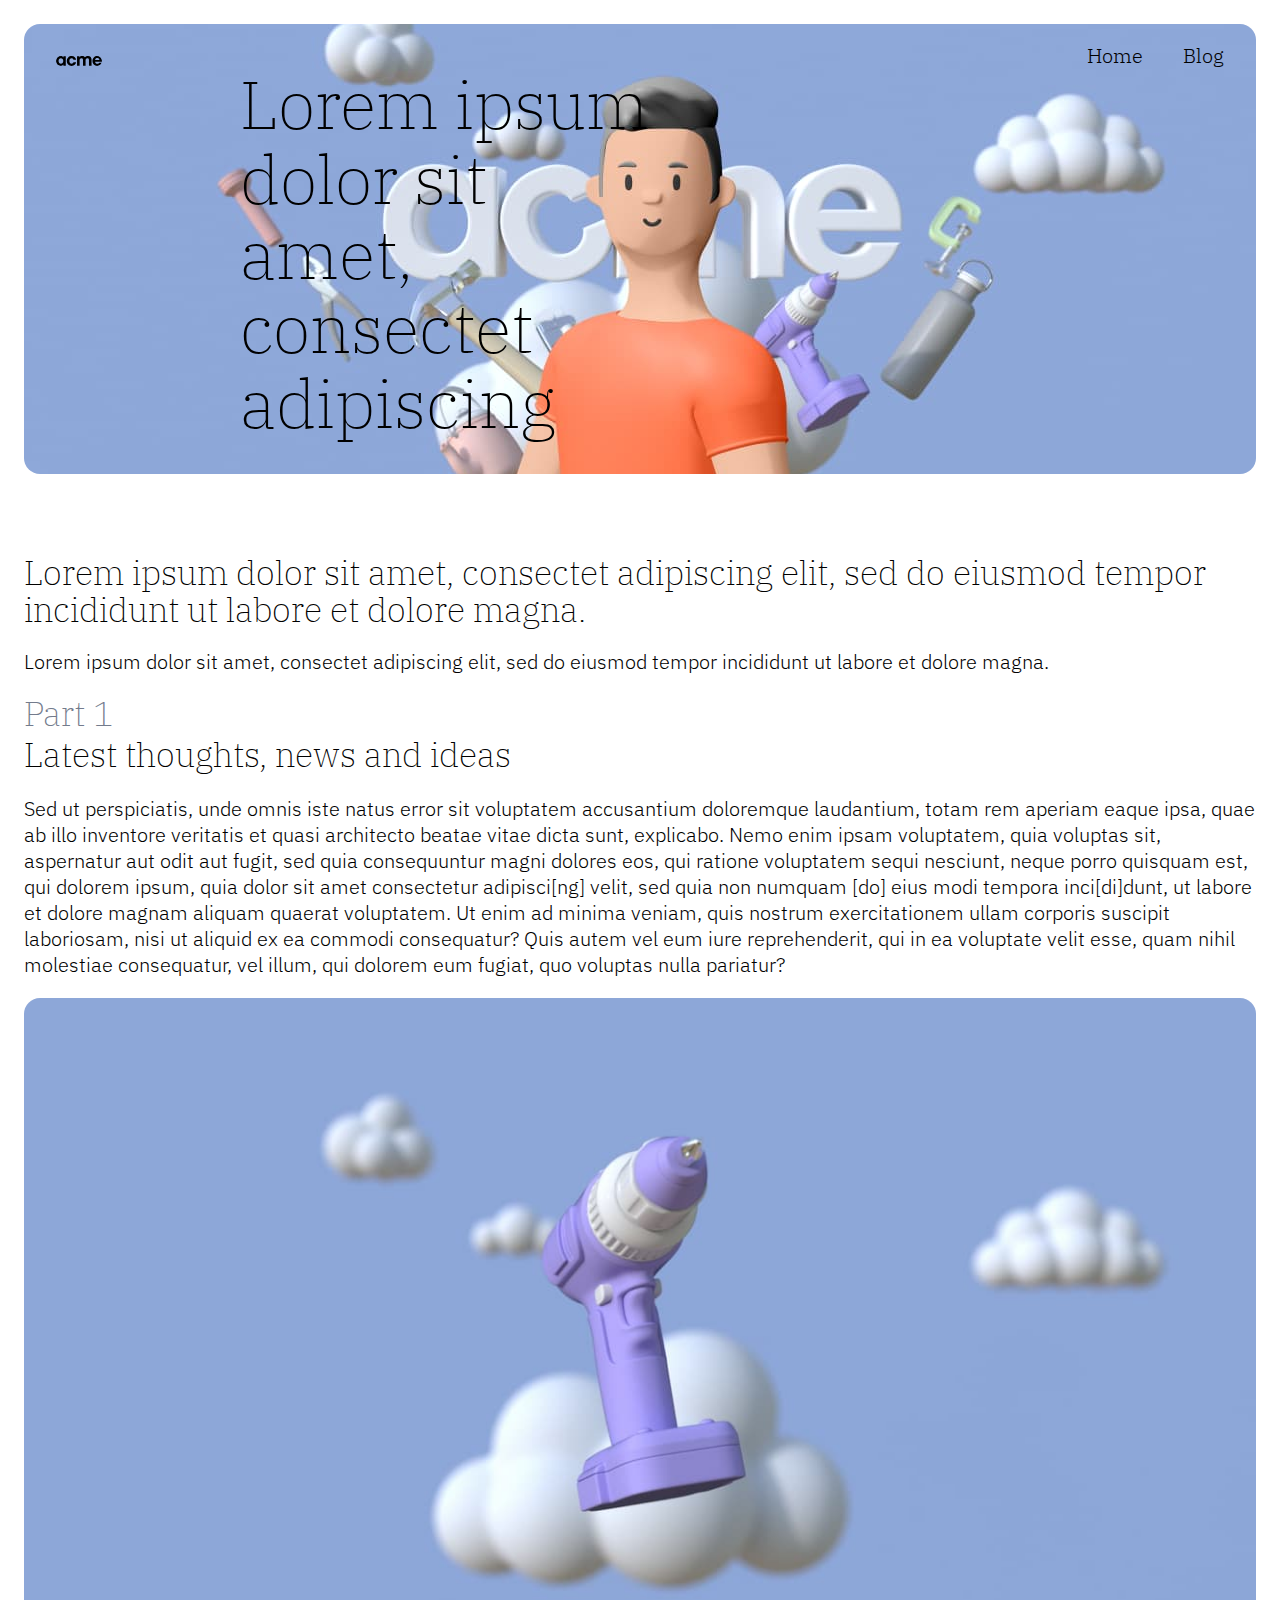
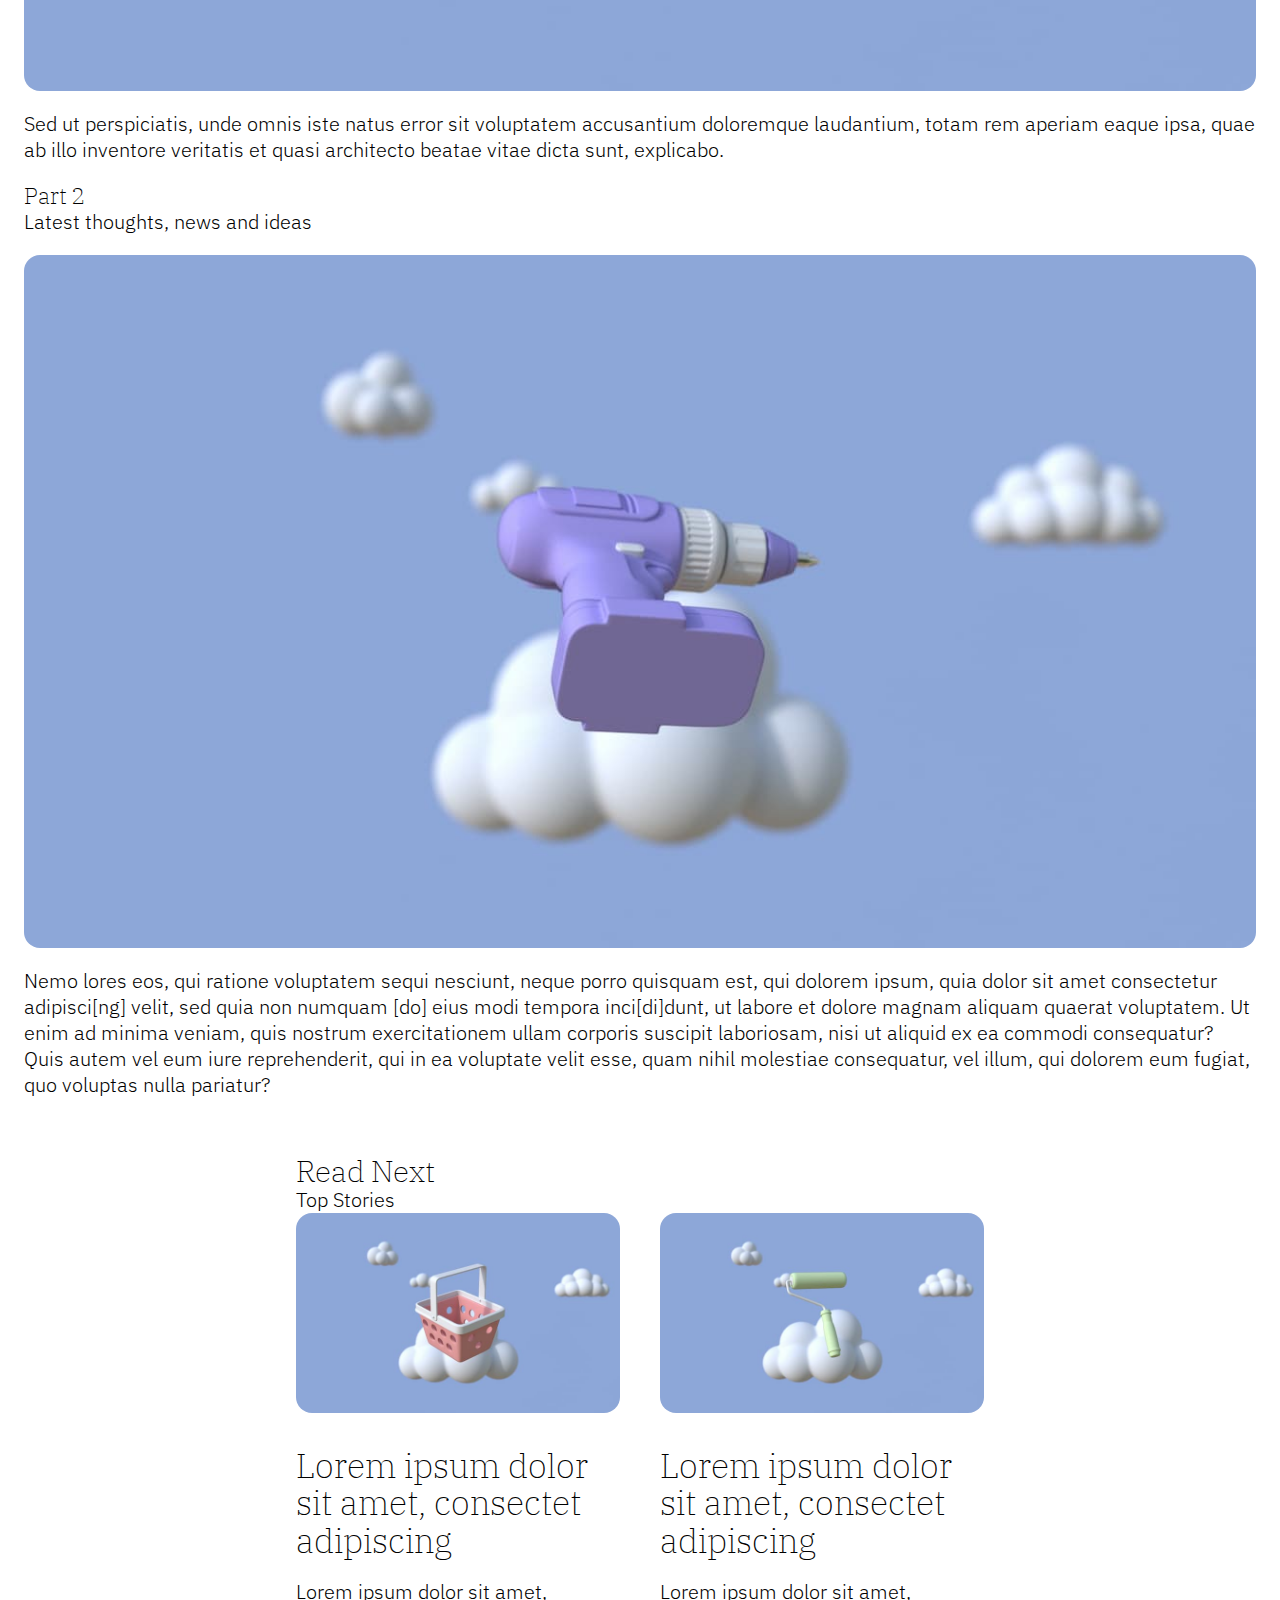
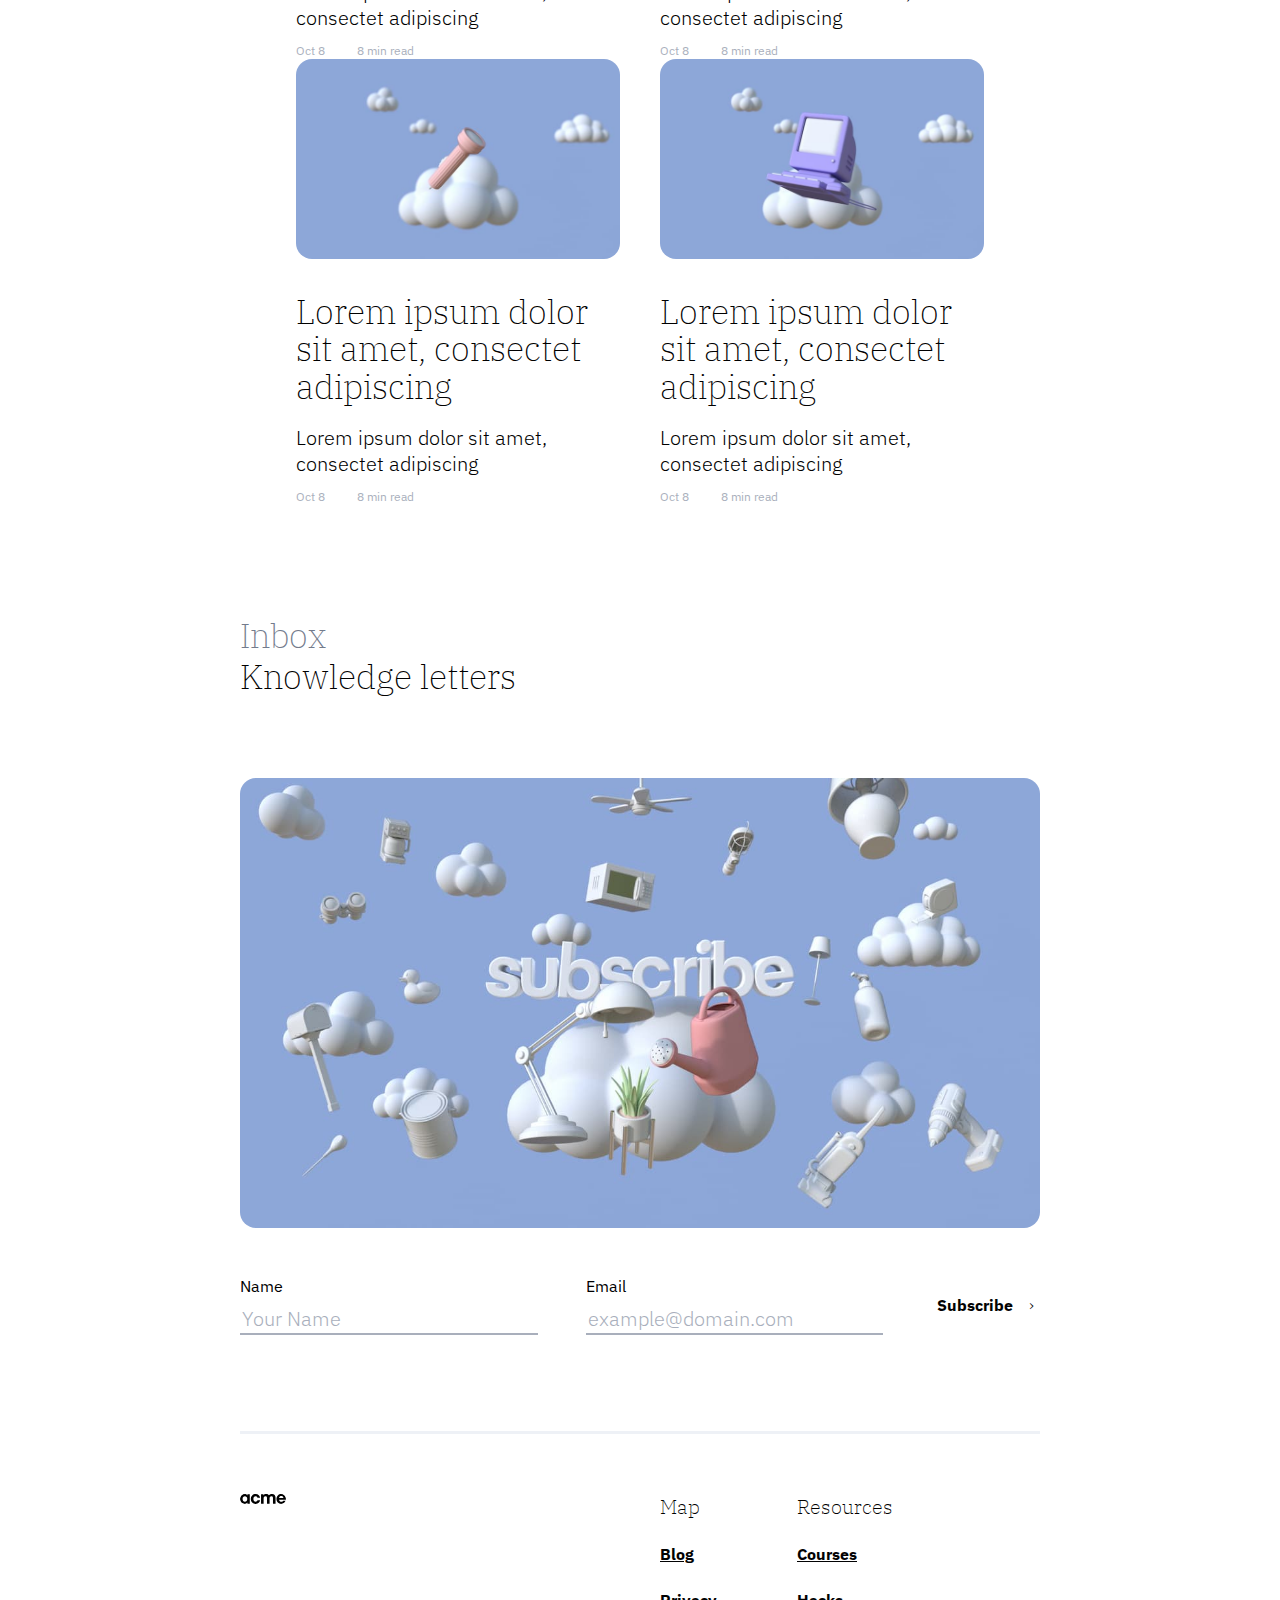
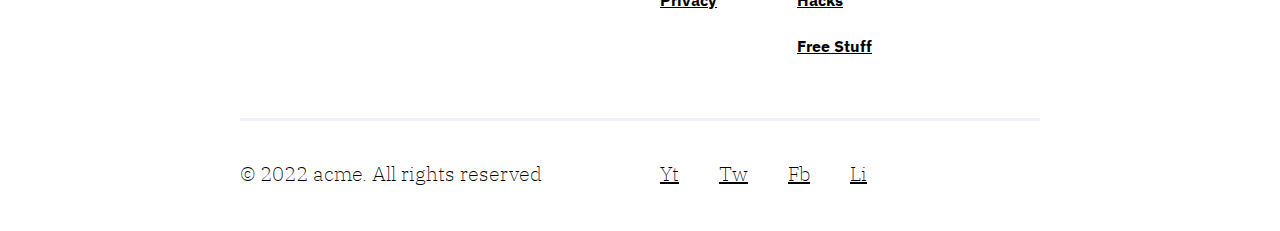
==== article.html @ c7808245 "markup for articles page" ====
<!DOCTYPE html>
<html lang="en">
  <head>
    <meta charset="UTF-8" />
    <meta name="viewport" content="width=device-width, initial-scale=1.0" />
    <title>CSS Final Project</title>
    <link
      href="https://fonts.googleapis.com/css2?family=IBM+Plex+Sans:wght@300;400;600&family=IBM+Plex+Serif:wght@200&display=swap"
      rel="stylesheet"
    />

    <link rel="stylesheet" href="style.css" />
  </head>

  <body class="page-home">
    <header class="primary-header">
      <div class="primary-header__inner">
        <a href="index.html" aria-label="acme home page">
          <img src="img/logo.svg" alt="" class="logo" />
        </a>
        <nav class="primary-nav">
          <ul class="primary-nav__list">
            <li><a href="index.html">Home</a></li>
            <li><a href="blog.html">Blog</a></li>
          </ul>
        </nav>
      </div>
      <div class="wrapper">
        <h1 class="page-title">
          Lorem ipsum dolor sit amet, consectet adipiscing
        </h1>
      </div>
    </header>

    <article class="xl-spacer article-full flow-content">
      <header class="flow-content">
        <h2 class="section-subtitle">
          Lorem ipsum dolor sit amet, consectet adipiscing elit, sed do eiusmod
          tempor incididunt ut labore et dolore magna.
        </h2>
        <p>
          Lorem ipsum dolor sit amet, consectet adipiscing elit, sed do eiusmod
          tempor incididunt ut labore et dolore magna.
        </p>
      </header>
      <div>
        <h3 class="section-title">Part 1</h3>
        <p class="section-subtitle">Latest thoughts, news and ideas</p>
      </div>
      <p>
        Sed ut perspiciatis, unde omnis iste natus error sit voluptatem
        accusantium doloremque laudantium, totam rem aperiam eaque ipsa, quae ab
        illo inventore veritatis et quasi architecto beatae vitae dicta sunt,
        explicabo. Nemo enim ipsam voluptatem, quia voluptas sit, aspernatur aut
        odit aut fugit, sed quia consequuntur magni dolores eos, qui ratione
        voluptatem sequi nesciunt, neque porro quisquam est, qui dolorem ipsum,
        quia dolor sit amet consectetur adipisci[ng] velit, sed quia non numquam
        [do] eius modi tempora inci[di]dunt, ut labore et dolore magnam aliquam
        quaerat voluptatem. Ut enim ad minima veniam, quis nostrum
        exercitationem ullam corporis suscipit laboriosam, nisi ut aliquid ex ea
        commodi consequatur? Quis autem vel eum iure reprehenderit, qui in ea
        voluptate velit esse, quam nihil molestiae consequatur, vel illum, qui
        dolorem eum fugiat, quo voluptas nulla pariatur?
      </p>
      <img src="img/article-1.jpg" alt="" />
      <p>
        Sed ut perspiciatis, unde omnis iste natus error sit voluptatem
        accusantium doloremque laudantium, totam rem aperiam eaque ipsa, quae ab
        illo inventore veritatis et quasi architecto beatae vitae dicta sunt,
        explicabo.
      </p>

      <div>
        <h3>Part 2</h3>
        <p>Latest thoughts, news and ideas</p>
      </div>
      <img src="img/article-2.jpg" alt="" />
      <p>
        Nemo lores eos, qui ratione voluptatem sequi nesciunt, neque porro
        quisquam est, qui dolorem ipsum, quia dolor sit amet consectetur
        adipisci[ng] velit, sed quia non numquam [do] eius modi tempora
        inci[di]dunt, ut labore et dolore magnam aliquam quaerat voluptatem. Ut
        enim ad minima veniam, quis nostrum exercitationem ullam corporis
        suscipit laboriosam, nisi ut aliquid ex ea commodi consequatur? Quis
        autem vel eum iure reprehenderit, qui in ea voluptate velit esse, quam
        nihil molestiae consequatur, vel illum, qui dolorem eum fugiat, quo
        voluptas nulla pariatur?
      </p>
    </article>

    <section class="wrapper">
      <header>
        <h2>Read Next</h2>
        <p>Top Stories</p>
      </header>
      <div class="flex-split">
        <article class="article-preview flow-content">
          <img src="img/blog-7.jpg" alt="electric drill" />
          <h3>Lorem ipsum dolor sit amet, consectet adipiscing</h3>
          <p>Lorem ipsum dolor sit amet, consectet adipiscing</p>
          <div class="info">
            <time datetime="2020-10-08">Oct 8</time>
            <p>8 min read</p>
          </div>
        </article>
        <article class="article-preview flow-content">
          <img src="img/blog-8.jpg" alt="electric drill" />
          <h3>Lorem ipsum dolor sit amet, consectet adipiscing</h3>
          <p>Lorem ipsum dolor sit amet, consectet adipiscing</p>
          <div class="info">
            <time datetime="2020-10-08">Oct 8</time>
            <p>8 min read</p>
          </div>
        </article>
      </div>
      <div class="flex-split">
        <article class="article-preview flow-content">
          <img src="img/blog-5.jpg" alt="electric drill" />
          <h3>Lorem ipsum dolor sit amet, consectet adipiscing</h3>
          <p>Lorem ipsum dolor sit amet, consectet adipiscing</p>
          <div class="info">
            <time datetime="2020-10-08">Oct 8</time>
            <p>8 min read</p>
          </div>
        </article>
        <article class="article-preview flow-content">
          <img src="img/blog-6.jpg" alt="electric drill" />
          <h3>Lorem ipsum dolor sit amet, consectet adipiscing</h3>
          <p>Lorem ipsum dolor sit amet, consectet adipiscing</p>
          <div class="info">
            <time datetime="2020-10-08">Oct 8</time>
            <p>8 min read</p>
          </div>
        </article>
      </div>
    </section>

    <section class="cta">
      <div class="wrapper">
        <header>
          <h2 class="section-title">Inbox</h2>
          <p class="section-subtitle">Knowledge letters</p>
        </header>
        <img class="xl-spacer" src="img/newsletter.jpg" alt="" />

        <form action="" method="post" class="newsletter">
          <div>
            <label for="name">Name</label>
            <input type="text" id="name" placeholder="Your Name" name="name" />
          </div>
          <div>
            <label for="email">Email</label>
            <input
              type="email"
              id="email"
              name="email"
              placeholder="example@domain.com"
            />
          </div>
          <button class="btn" type="submit">Subscribe</button>
        </form>
      </div>
    </section>

    <footer class="primary-footer">
      <div class="wrapper">
        <div class="primary-footer__inner flex-split">
          <a href="index.html" aria-label="acme home page"
            ><img src="img/logo.svg" alt=""
          /></a>
          <div class="footer-nav">
            <dl class="flow-content">
              <dt class="text-serif">Map</dt>
              <dd><a href="blog.html">Blog</a></dd>
              <dd><a href="#">Privacy</a></dd>
            </dl>
            <dl class="flow-content">
              <dt class="text-serif">Resources</dt>
              <dd><a href="#">Courses</a></dd>
              <dd><a href="#">Hacks</a></dd>
              <dd><a href="#">Free Stuff</a></dd>
            </dl>
          </div>
        </div>
        <div class="flex-split text-serif">
          <p class="copyright">© 2022 acme. All rights reserved</p>
          <ul class="footer-social">
            <li><a href="#">Yt</a></li>
            <li><a href="#">Tw</a></li>
            <li><a href="#">Fb</a></li>
            <li><a href="#">Li</a></li>
          </ul>
        </div>
      </div>
    </footer>
  </body>
</html>
---- style.css ----
/* CSS CUSTOM PROPERTIES */
:root {
    --ff-sans: "IBM Plex Sans", sans-serif;
    --ff-serif: "IBM Plex Serif", serif;

    /* small screen font-sizes */
    --fs-200: .75rem; /* all small text */
    --fs-300: 1rem;  /* links and buttons */
    --fs-400: 1.25rem;  /* body */
    --fs-500: 1.375rem;  /* card titles */
    --fs-600: 1.75rem;  /* section titles and sub */
    --fs-800: 2.125rem;  /* primary title */

    --fw-200: 200;
    --fw-300: 300;
    --fw-400: 400;
    --fw-600: 600;
    --fw-700: 700;

    --clr-neutral-100: #fff;
    --clr-neutral-200: #eef1f6;
    --clr-neutral-300: #a9afbc;
    --clr-neutral-400: #737b8c;
    --clr-neutral-500: #434956;
    --clr-neutral-800: #020203;

    --clr-primary-300: #f3f7ff; /* bg */
    --clr-primary-400: #8ea8da; /* link and button hovers */

    --borderRad: 1rem;
}

@media (min-width: 40em) {
    :root {
        --fs-500: 1.75rem; /* card titles */
        --fs-600: 2.125rem; /* titles and subs */
        --fs-800: 4.25rem; /* priamry title */
    }
}

/* RESET */

*,
*::before,
*::after {
    box-sizing: border-box;
}

h1,
.h1,
h2,
.h2,
h3,
.h3,
h4,
.h4 {
    line-height: 1.1;
}

body,
h1,
h2,
h3,
p,
dl,
dd,
figure {
    margin: 0;
}

ul[class],
ol[class] {
    list-style: none;
    padding: 0;
}

input,
button,
textarea,
select {
    font: inherit;
}

img {
    max-width: 100%;
    /* height: 100%; */
    display: block;
    border-radius: var(--borderRad);
}

/* GENERAL STYLES */

body {
    font-family: var(--ff-sans);
    font-size: var(--fs-400);
    font-weight: var(--fw-300);
    padding: 1.5rem;
    line-height: 1.3;
}

/* TYPOGRAPHY */

h1,
h2,
h3,
.section-subtitle,
.text-serif {
    font-family: var(--ff-serif);
    font-weight: var(--fw-200);
}

a {
    font-weight: var(--fw-700);
    font-weight: var(--fs-300);
    color: var(--clr-neutral-800);
}

a:hover,
a:focus {
    color: var(--clr-primary-400);
}

.text-500 {
    font-size: var(--fs-500);
}

.page-title {
    font-size: var(--fs-800);
}

.page-intro {
    font-size: var(--fs-600);
}

.section-title {
    font-size: var(--fs-600);
    color: var(--clr-neutral-400);
    
}

.section-subtitle {
    font-size: var(--fs-600);
}

/* UTILITY CLASSES */

.bg-primary {
    background-color: var(--clr-primary-300);
    border-radius: var(--borderRad);
    padding-left: 1rem;
    padding-right: 1rem;
}

.wrapper {
    max-width: 50rem;
    margin: 0 auto;
}

.flow-content > * + * {
    margin-top: var(--flow-spacer, 1em);
}

.flex-split {
    display: flex;
    flex-direction: column;
}

.flex-split > * + * {
    margin: 4rem 0 0 0;
}

.flex-split > * {
    flex-basis: 100%;
}

@media (min-width: 40em) {
    .flex-split {
        flex-direction: row;
    }

    .flex-split > * + * {
        margin: 0 0 0 2.5rem;
    }
}

.xl-spacer {
    margin-top: 5rem;
}



/* HEADER & NAVIGATION */

.primary-header {
  padding: 2rem;
  min-height: 50vh;
  background-color: var(--clr-primary-400);
  background-size: cover;
  border-radius: var(--borderRad);
  display: flex;
  flex-direction: column;
}

.primary-header .wrapper {
    width: 100%;
    margin-top: auto;
    margin-bottom: auto;
} 

.primary-header .wrapper > * {
    max-width: 10ch;
}

.page-home .primary-header {
    background-image: url(img/hero.jpg);
    background-position: center center;
    background-repeat: no-repeat;
}

.page-blog .primary-header {
    background-image: url(img/blog.jpg);
    background-position: left center;
}

.primary-nav {
    position: fixed;
    bottom: 0.5em;
    left: 0.5em;
    right: 0.5em;
    border-radius: var(--borderRad);
    background: var(--clr-neutral-800);
    font-family: var(--ff-serif);
}

.primary-nav ul {
    display: flex;
    justify-content: space-around;
    margin: 0;
    padding: 1em 0;
}

.primary-nav li {
    line-height: 0;
}

.primary-nav a {
    color: var(--clr-neutral-200);
    text-decoration: none;
}

@media (min-width: 40em) {
    .primary-nav {
        position: static;
        background: transparent;
    }

    .primary-nav a {
        color: inherit;
        text-decoration: none;
    }

    .primary-header__inner {
        display: flex;
        justify-content: space-between;
    }

    .primary-nav ul {
        padding: 0;
    }

    .primary-nav li {
        margin-left: 2em;
    }
}

.secondary-nav {
    display: flex;
    align-items: center;
    margin: 2rem 0;
}

.secondary-nav > a:last-child {
    margin-left: auto;
}

.categories {
    display: flex;
    margin: 0;
    gap: 2rem;
}

.categories button {
    cursor: pointer;
    font-size: var(--fs-200);
    text-transform: uppercase;
    background: transparent;
    border: 0;
}

/* COMPONENTS */

.btn {
    display: inline-block;
    cursor: pointer;
    border: 0;
    background: none;
    font-weight: var(--fw-700);
    font-size: var(--fs-300);
    font-family: var(--ff-sans);
    text-decoration: none;
    color: var(--clr-neutral-800);
}

.btn::after {
    content: "\203A";
    margin-left: 1em;
    font-weight: var(--fw-300);
}

.btn:hover,
.btn:focus {
    color: var(--clr-primary-400);
}

/* GENERAL LAYOUT */

section {
    padding: 2.5rem 0;
}

@media (min-width: 40em) {
    section {
        padding: 3.5rem;
    }
}

/* ARTICLES */

.article-preview h3 {
    font-size: var(--fs-600);
    font-weight: var(--fw-200);
}

.article-preview img {
    object-fit: cover;
    height: 12.5rem;
    width: 100%;
}

.article-preview .info {
    display: flex;
    font-weight: var(--fw-400);
    font-size: var(--fs-200);
    color: var(--clr-neutral-300);
}

 .article-preview .info > *:first-child {
    margin-right: 2rem;
} 

.article-time {
    font-size: var(--fs-200);
    color: var(--clr-neutral-400);
}

/* CTA */

.cta form {
    display: flex;
    flex-direction: column;
    gap: 3rem;
    margin-top: 3rem;
}

.cta form > div {
    flex: 1 1 100%;
}

.cta input {
    width: 100%;
    border: 0;
    border-bottom: 2px solid var(--clr-neutral-300);
}

.cta input:focus {
    border-color: var(--clr-primary-400);
    border-width: 4px;
}

.cta input::placeholder {
    color: var(--clr-neutral-300);
    opacity: 1;
}

.cta label {
    display: block;
    margin-bottom: 0.5em;
    font-size: var(--fs-300);
    font-weight: var(--fw-400);
}

.cta button {
    align-self: flex-start;
}

@media (min-width: 40em) {
    .cta form {
        flex-direction: row;
    }

    .cta button {
        align-self: center;
    }
}

/* FOOTER */

footer {
    padding-bottom: 1em;
}

.primary-footer__inner {
    --border: 3px solid var(--clr-neutral-200);
    border-top: var(--border);
    border-bottom: var(--border);
    padding: 3em 0;
    margin: 2em 0;
}

.footer-nav {
    display: flex;
}

.footer-nav > *:first-child {
    margin-right: 4em;
}

.footer-nav a {
    font-weight: var(--fw-700);
    font-size: var(--fs-300);
    color: var(--clr-neutral-800);
}

.footer-nav a:hover,
.footer-nav a:focus {
    color: var(--clr-primary-400);
    text-decoration: none;
}

.footer-social {
    display: flex;
    gap: 2em;
}

.footer-social a {
    font-weight: var(--fw-200);
}

/* HOMEPAGE STYLES */

.intro {
    --flow-spacer: 2em;
}

/* BLOG PAGE STYLES */

.article-grid {
    display: grid;
    grid-template-columns: repeat(6, 1fr);
    gap: 3em 2em;
}

.article-grid > * {
    grid-column: 1 / -1;
}

.article-preview:hover,
.article-preview:focus {
    cursor: pointer;
    box-shadow: rgba(0, 0, 0, 0.35) 0px 5px 15px;
    padding: .5rem;
    border-radius: var(--borderRad);
    transition: all 350ms ease-in-out;
}

@media (min-width: 30em) {
    .article-grid > *:not(:first-child) {
        grid-column: span 3;
    }
}

@media (min-width: 40em) {
    .article-grid > *:not(:first-child) {
        grid-column: 1 / -1;
    }

    .article-grid > .article-preview:first-child {
        display: grid;
        grid-template-columns: 1fr 1fr;
        grid-template-rows: 1fr min-content 1fr;
        gap: 1em 2em;
    }

    .article-grid > .article-preview:first-child img {
        grid-row: span 3;
        height: 17.5rem;
    }

    .article-grid > .article-preview:first-child > h3 {
        margin-top: 2rem;
    }

    .article-grid > .article-preview:first-child > .info {
        margin-bottom: auto;
    }

    .article-grid > *:nth-child(2),
    .article-grid > *:nth-child(3) {
        grid-column: span 3;
    }

    .article-grid > *:nth-child(4),
    .article-grid > *:nth-child(5),
    .article-grid > *:nth-child(6) {
        grid-column: span 2;
    }

    .article-grid > *:nth-child(7),
    .article-grid > *:nth-child(8) {
        grid-column: span 3;
    }
}
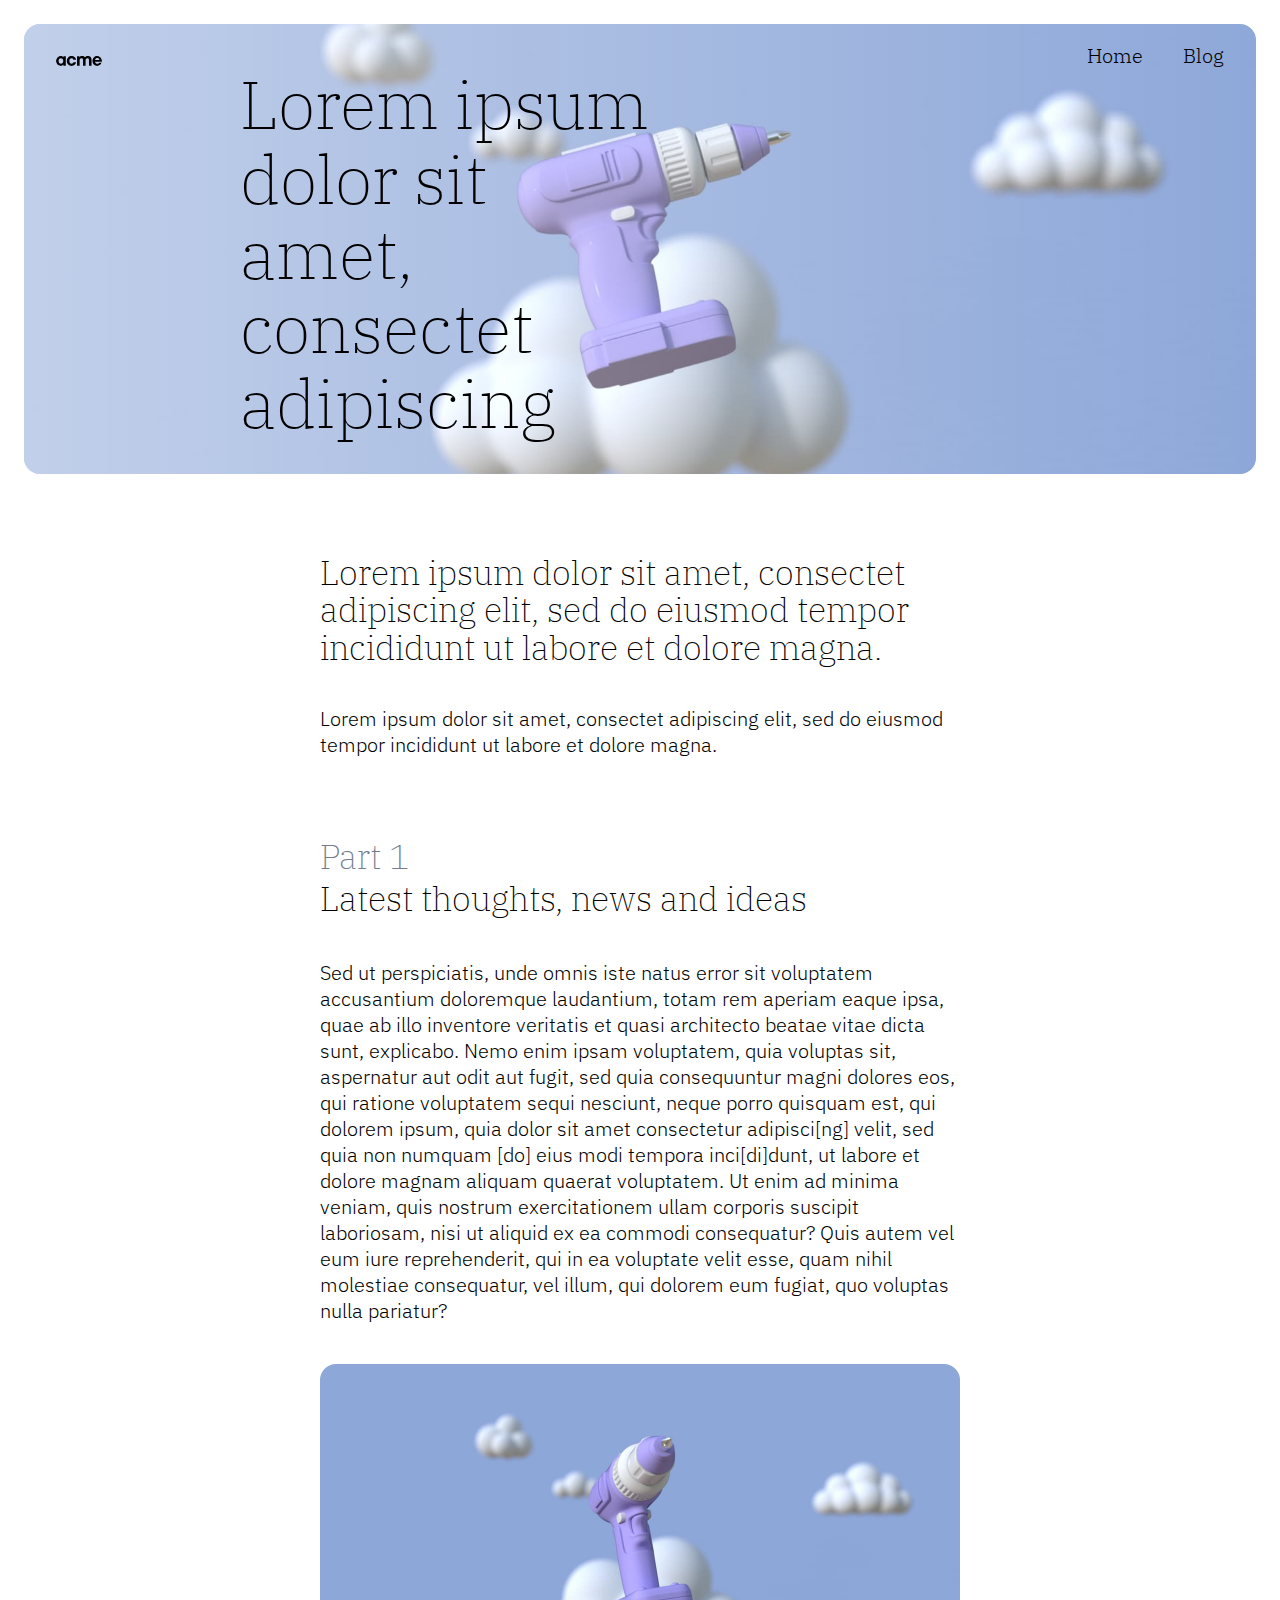
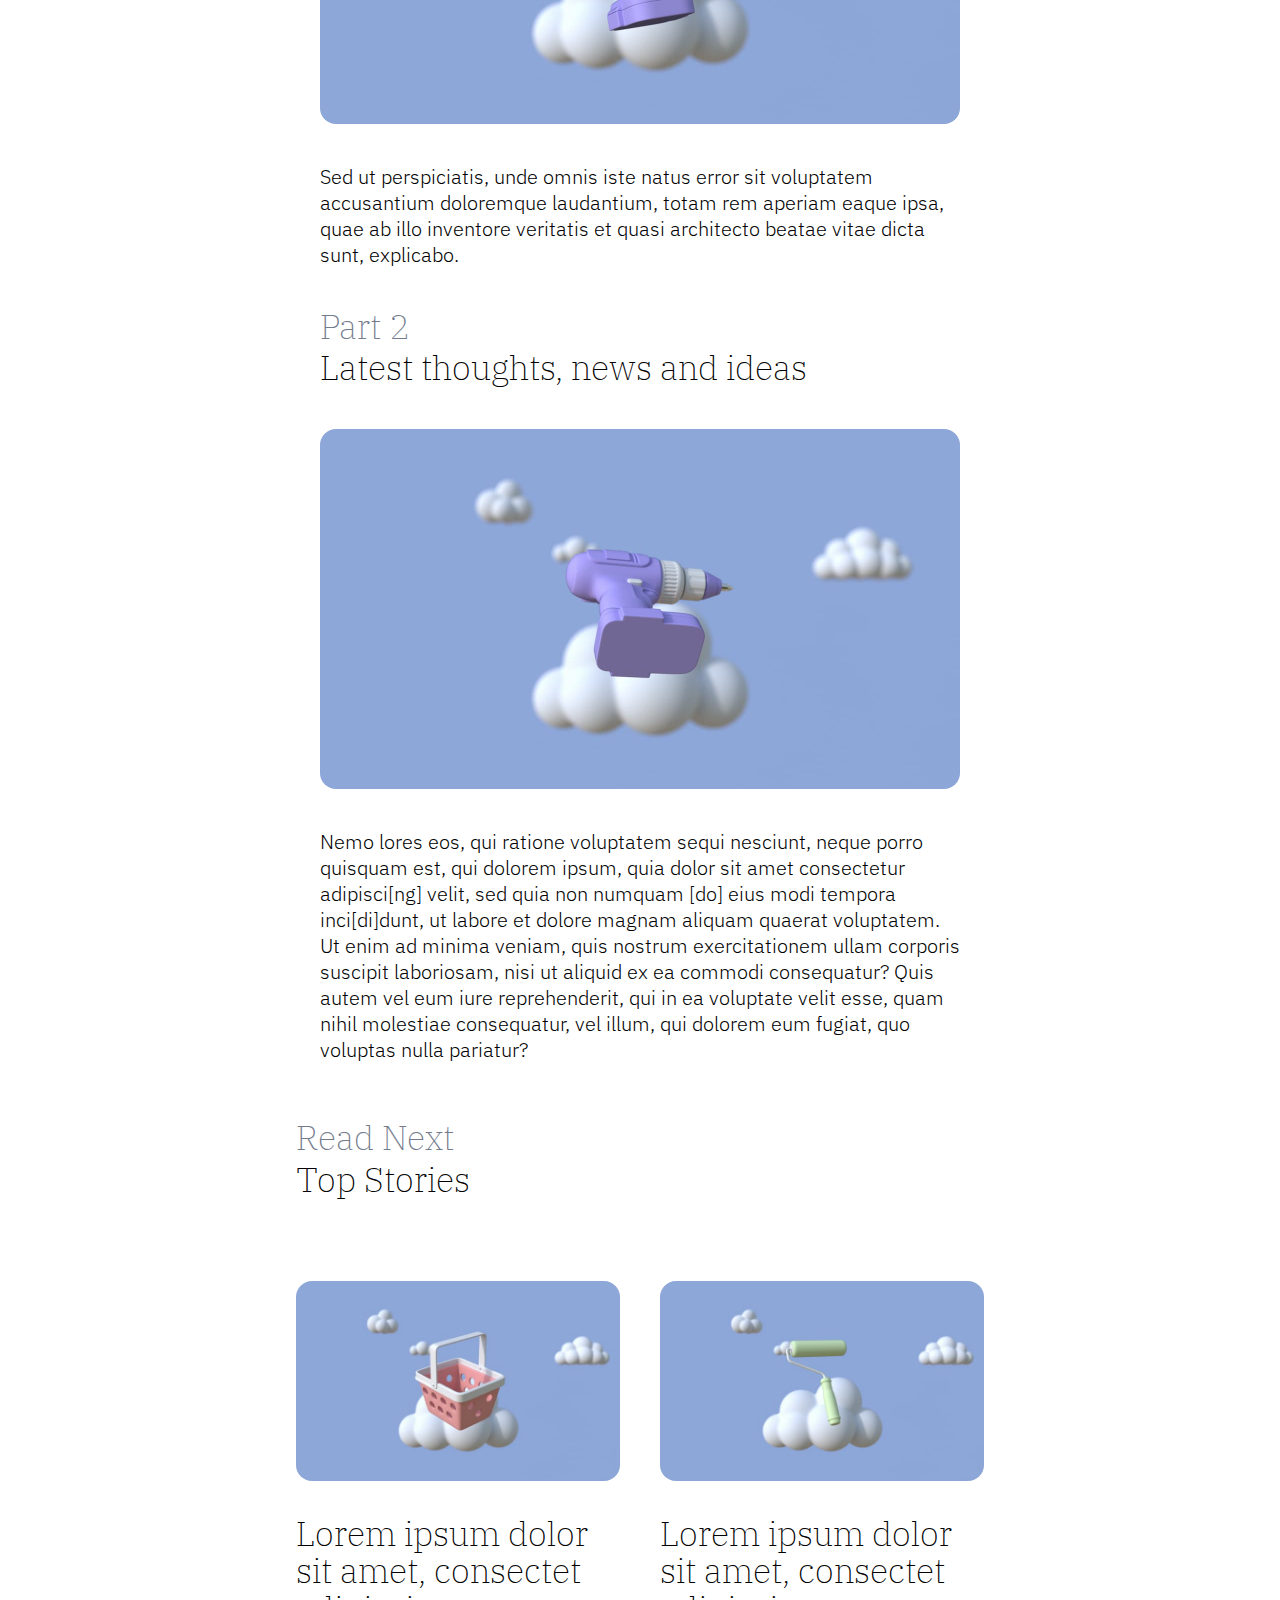
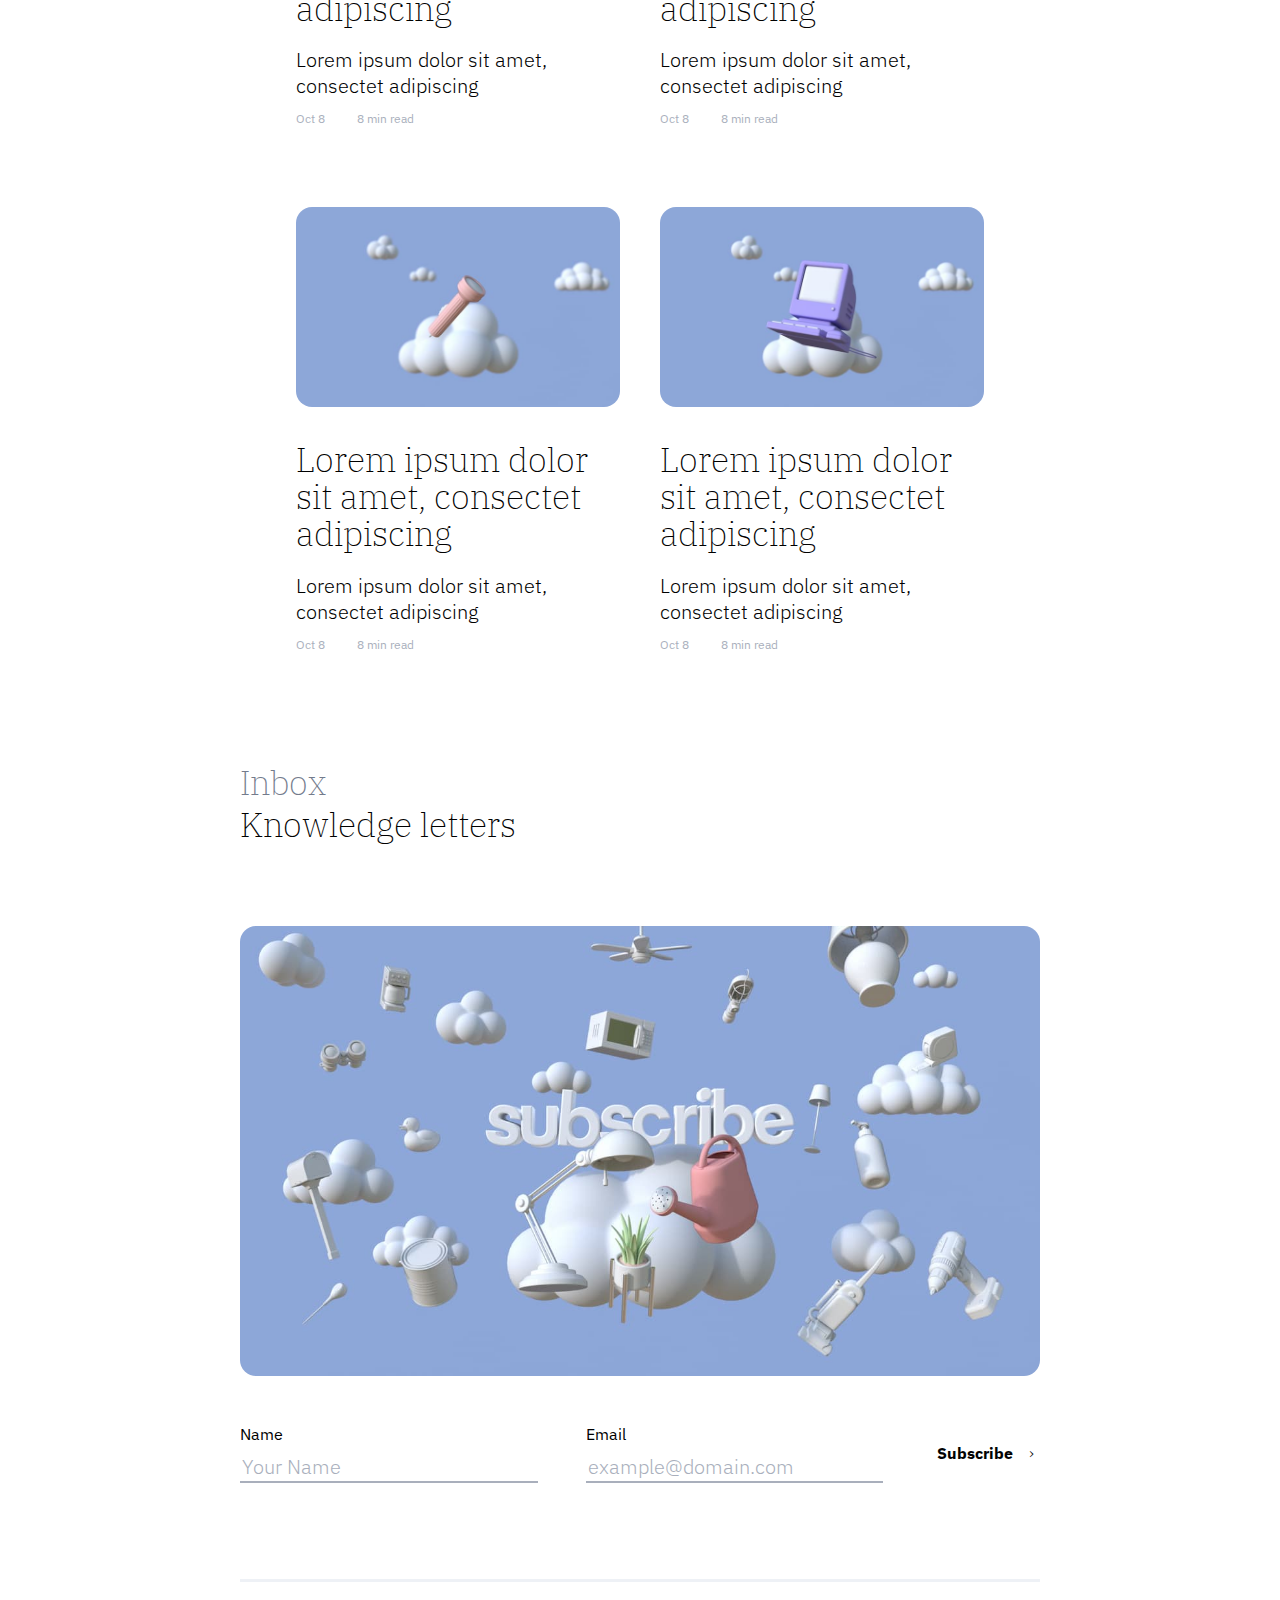
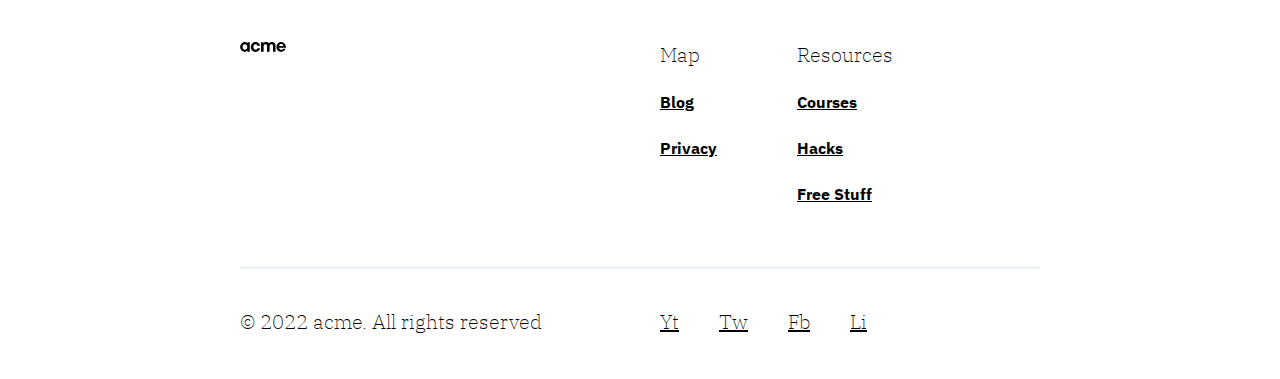
==== commit d3183484: "style articles page" ====
--- a/article.html
+++ b/article.html
@@ -12,7 +12,7 @@
     <link rel="stylesheet" href="style.css" />
   </head>
 
-  <body class="page-home">
+  <body class="page-article">
     <header class="primary-header">
       <div class="primary-header__inner">
         <a href="index.html" aria-label="acme home page">
@@ -43,9 +43,11 @@
           tempor incididunt ut labore et dolore magna.
         </p>
       </header>
-      <div>
+      <div class="xl-spacer">
         <h3 class="section-title">Part 1</h3>
-        <p class="section-subtitle">Latest thoughts, news and ideas</p>
+        <p class="section-subtitle flow-content">
+          Latest thoughts, news and ideas
+        </p>
       </div>
       <p>
         Sed ut perspiciatis, unde omnis iste natus error sit voluptatem
@@ -71,8 +73,8 @@
       </p>
 
       <div>
-        <h3>Part 2</h3>
-        <p>Latest thoughts, news and ideas</p>
+        <h3 class="section-title">Part 2</h3>
+        <p class="section-subtitle">Latest thoughts, news and ideas</p>
       </div>
       <img src="img/article-2.jpg" alt="" />
       <p>
@@ -90,10 +92,10 @@
 
     <section class="wrapper">
       <header>
-        <h2>Read Next</h2>
-        <p>Top Stories</p>
+        <h2 class="section-title">Read Next</h2>
+        <p class="section-subtitle">Top Stories</p>
       </header>
-      <div class="flex-split">
+      <div class="flex-split xl-spacer">
         <article class="article-preview flow-content">
           <img src="img/blog-7.jpg" alt="electric drill" />
           <h3>Lorem ipsum dolor sit amet, consectet adipiscing</h3>
@@ -113,7 +115,7 @@
           </div>
         </article>
       </div>
-      <div class="flex-split">
+      <div class="flex-split xl-spacer">
         <article class="article-preview flow-content">
           <img src="img/blog-5.jpg" alt="electric drill" />
           <h3>Lorem ipsum dolor sit amet, consectet adipiscing</h3>
--- a/style.css
+++ b/style.css
@@ -220,6 +220,29 @@
 .page-blog .primary-header {
     background-image: url(img/blog.jpg);
     background-position: left center;
+}
+
+.page-article .primary-header {
+    background-image: url(img/article.jpg);
+    background-position: left center;
+    position: relative;
+    overflow: hidden;
+    z-index: 0;
+}
+
+.page-article .primary-header::after {
+    content: "";
+    position: absolute;
+    top: 0;
+    bottom: 0;
+    left: 0;
+    right: 0;
+    background: linear-gradient(
+        90deg,
+        rgba(255, 255, 255, 0.45),
+        rgba(255, 255, 255, 0)
+    );
+    z-index: -1;
 }
 
 .primary-nav {
@@ -529,4 +552,13 @@
     .article-grid > *:nth-child(8) {
         grid-column: span 3;
     }
+}
+
+/* ARTICLES PAGE */
+
+.article-full {
+    --flow-spacer: 2em;
+    max-width: 40rem;
+    margin-left: auto;
+    margin-right: auto;
 }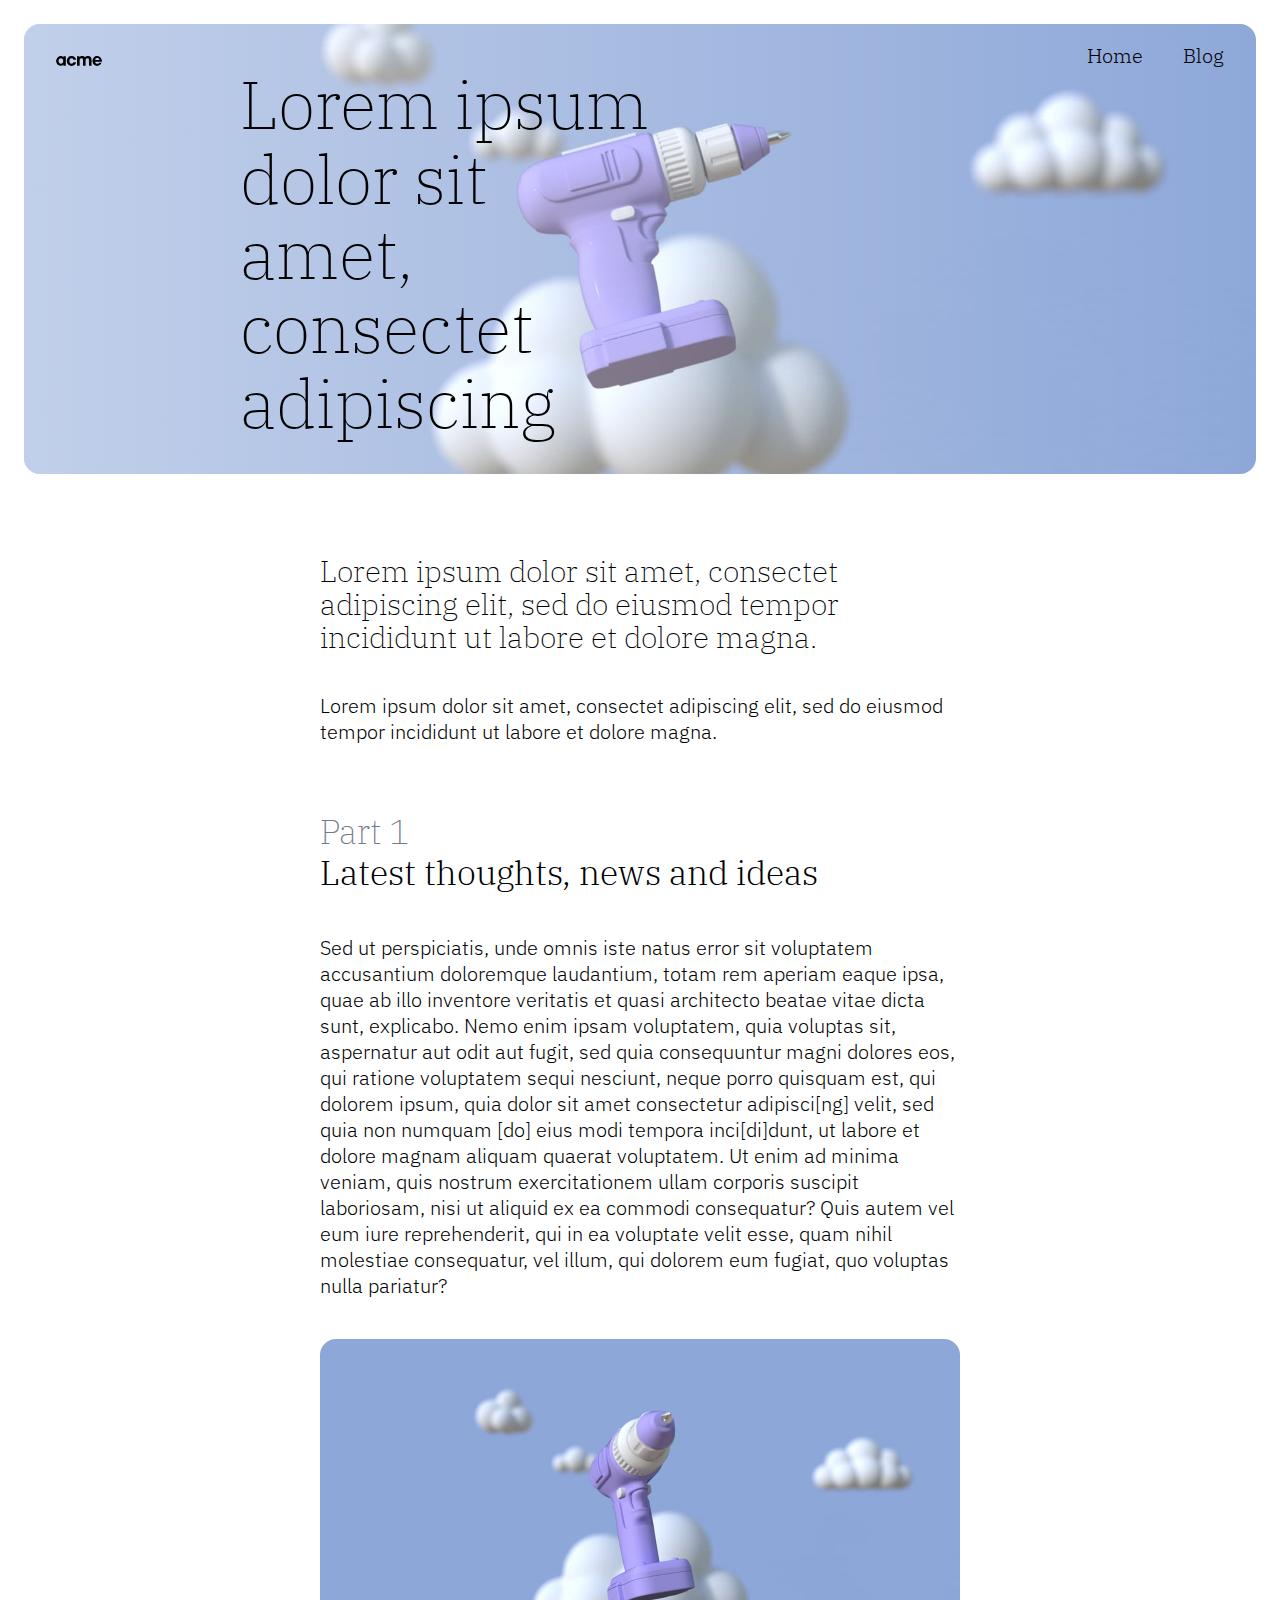
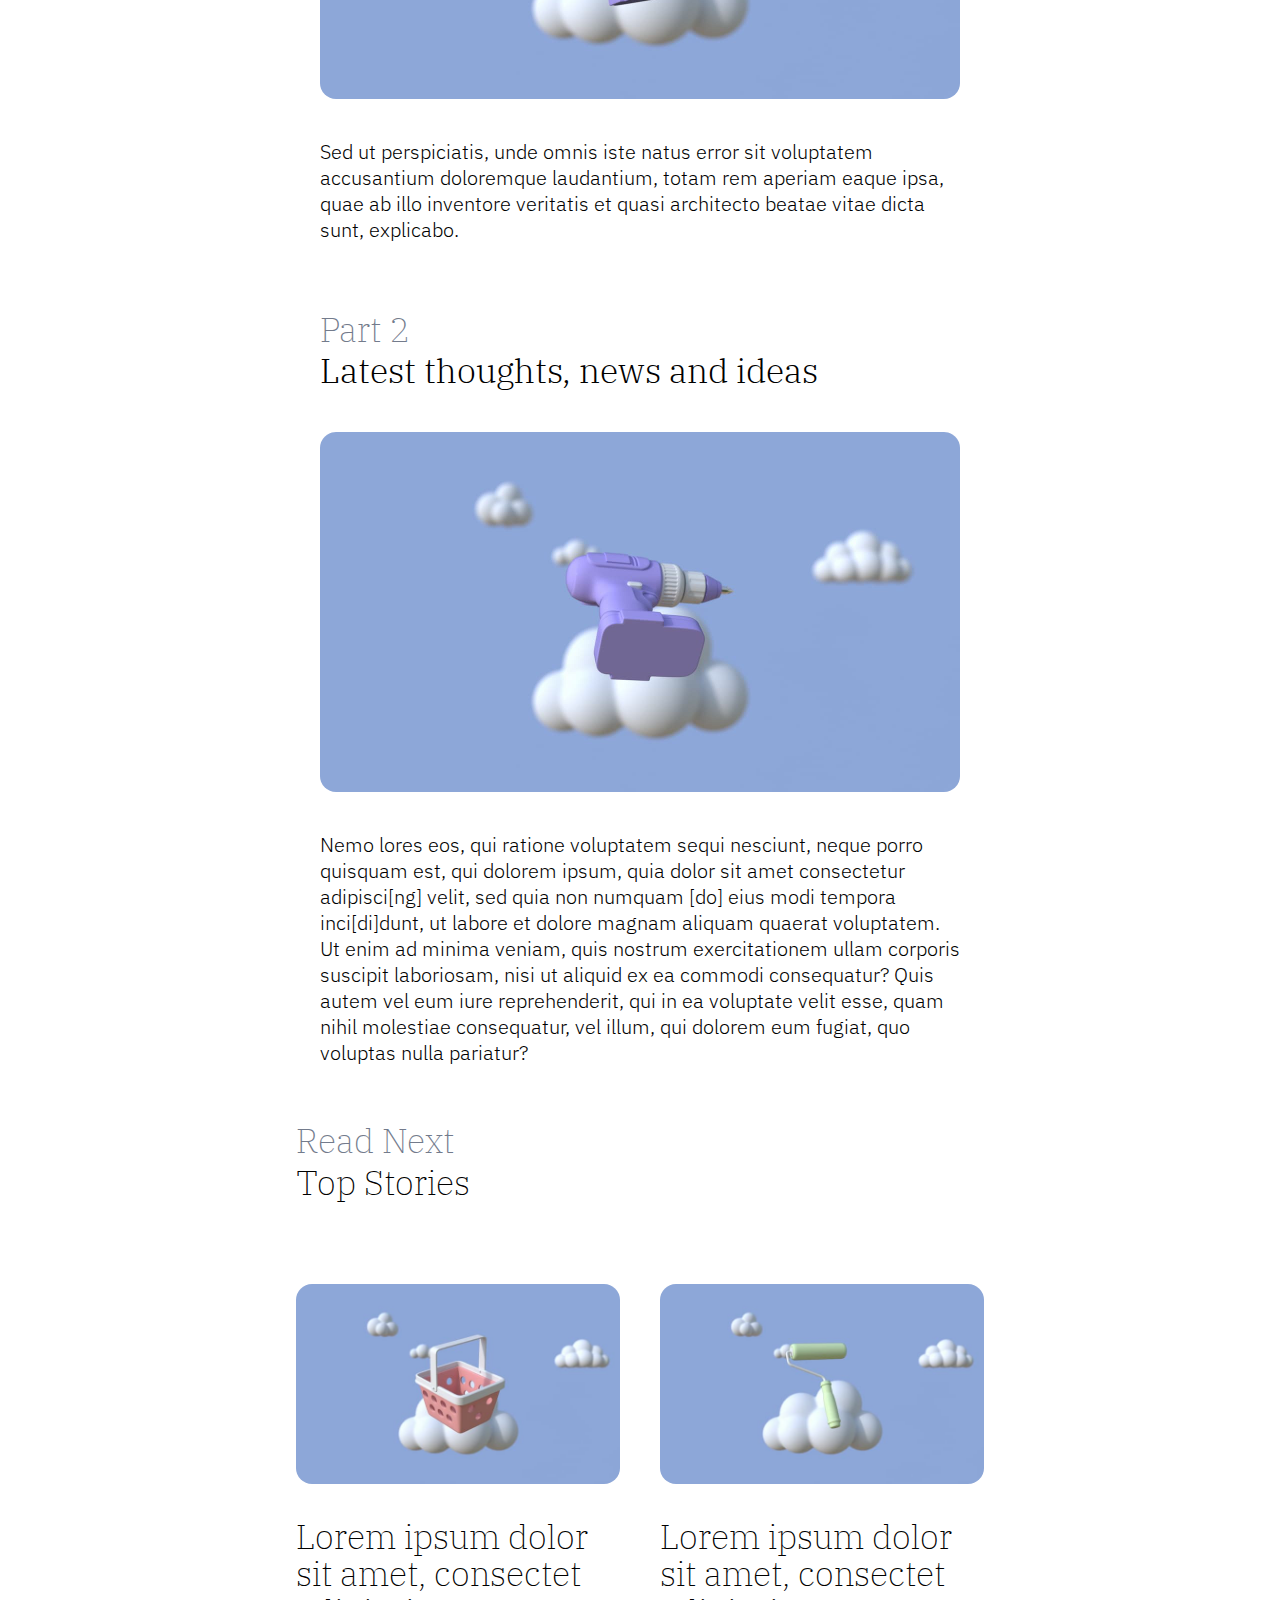
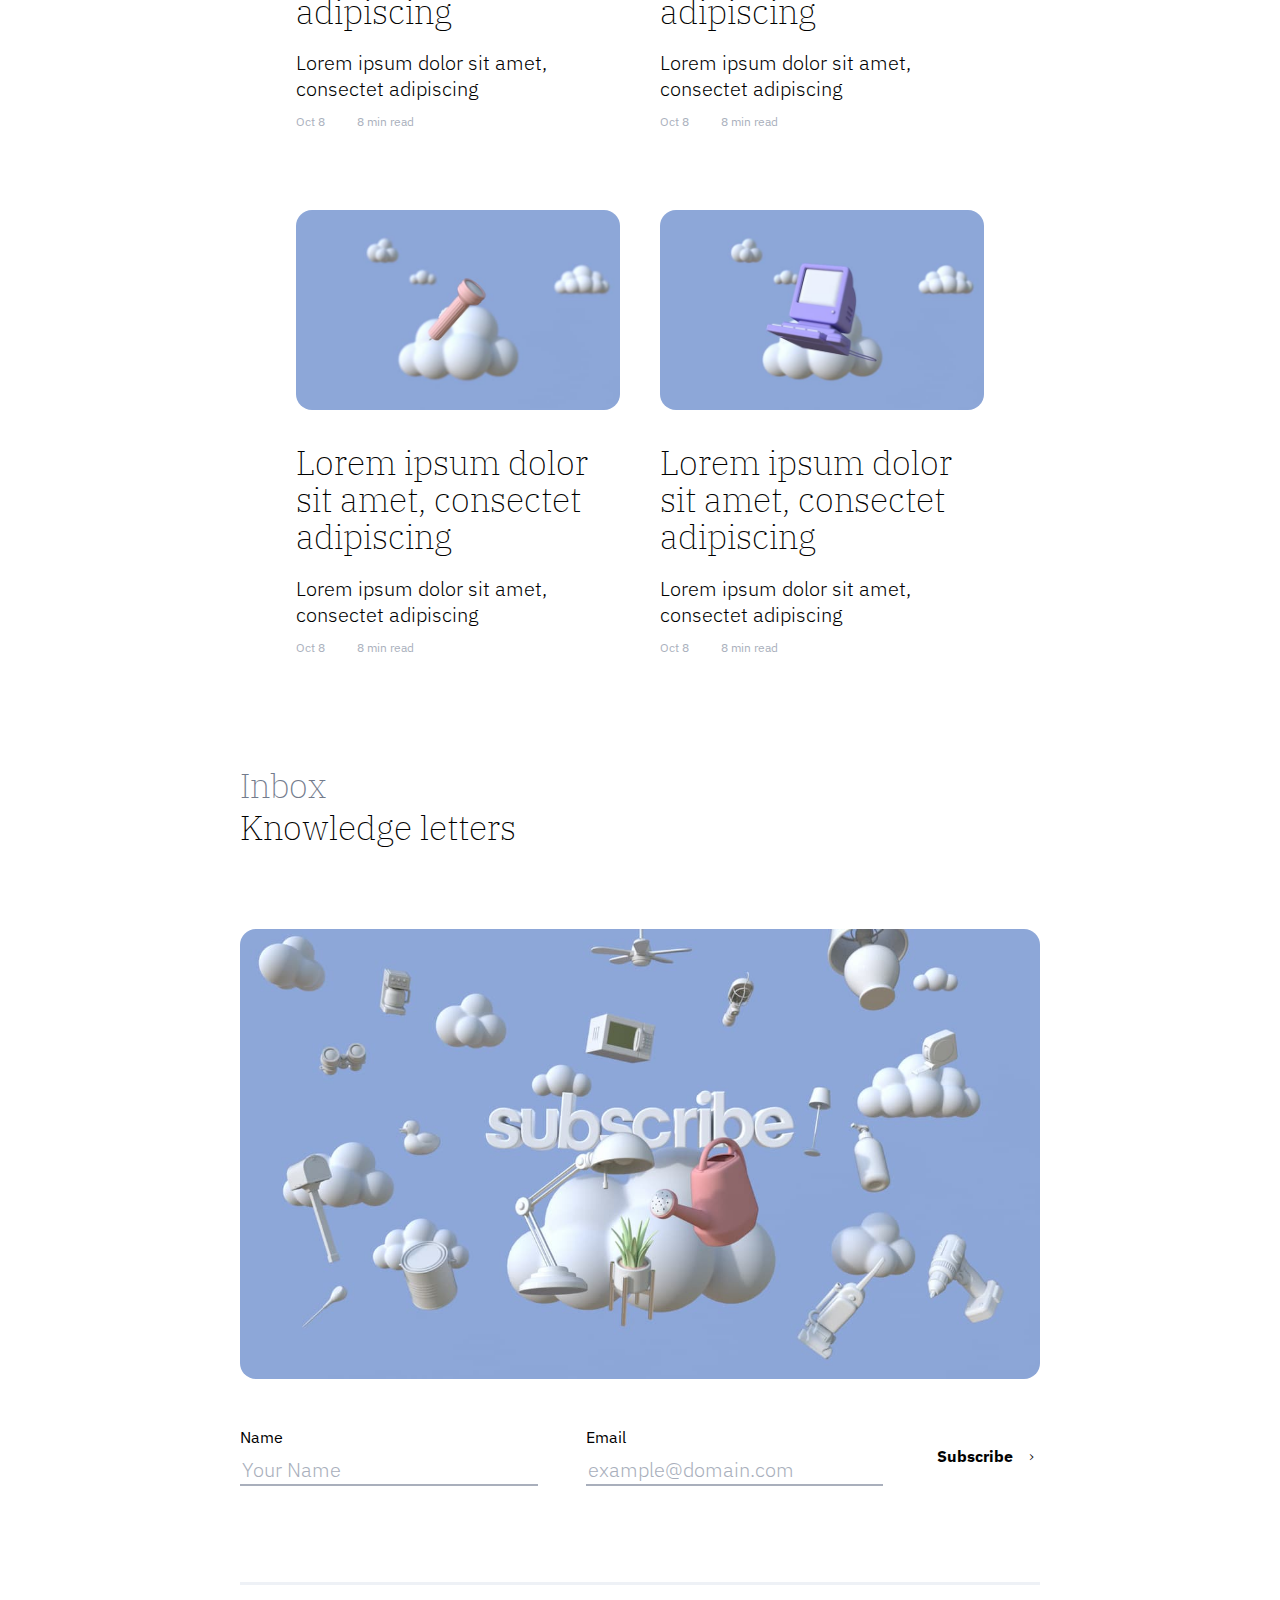
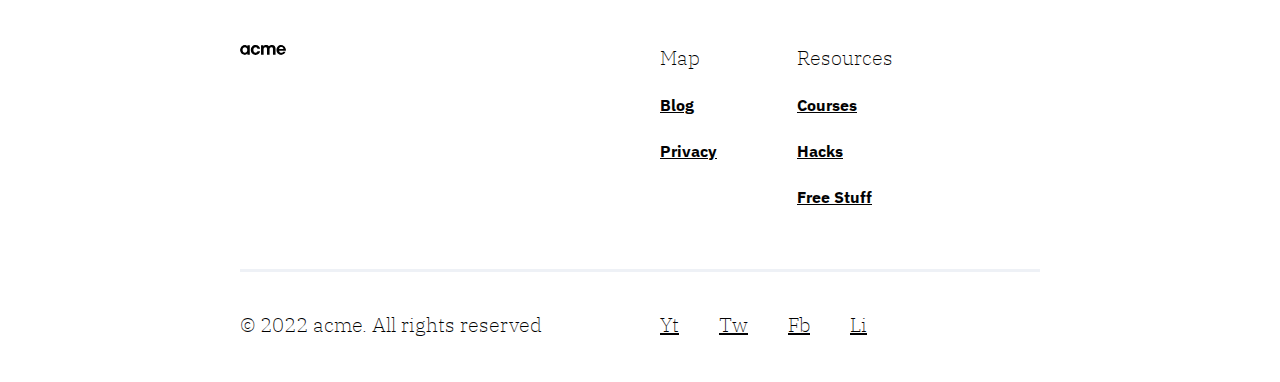
==== commit edcf39ab: "changed css for articles page" ====
--- a/article.html
+++ b/article.html
@@ -33,22 +33,18 @@
     </header>
 
     <article class="xl-spacer article-full flow-content">
-      <header class="flow-content">
-        <h2 class="section-subtitle">
-          Lorem ipsum dolor sit amet, consectet adipiscing elit, sed do eiusmod
-          tempor incididunt ut labore et dolore magna.
-        </h2>
-        <p>
-          Lorem ipsum dolor sit amet, consectet adipiscing elit, sed do eiusmod
-          tempor incididunt ut labore et dolore magna.
-        </p>
-      </header>
-      <div class="xl-spacer">
-        <h3 class="section-title">Part 1</h3>
-        <p class="section-subtitle flow-content">
-          Latest thoughts, news and ideas
-        </p>
-      </div>
+      <h2>
+        Lorem ipsum dolor sit amet, consectet adipiscing elit, sed do eiusmod
+        tempor incididunt ut labore et dolore magna.
+      </h2>
+      <p>
+        Lorem ipsum dolor sit amet, consectet adipiscing elit, sed do eiusmod
+        tempor incididunt ut labore et dolore magna.
+      </p>
+
+      <h3>Part 1</h3>
+      <p>Latest thoughts, news and ideas</p>
+
       <p>
         Sed ut perspiciatis, unde omnis iste natus error sit voluptatem
         accusantium doloremque laudantium, totam rem aperiam eaque ipsa, quae ab
@@ -72,10 +68,9 @@
         explicabo.
       </p>
 
-      <div>
-        <h3 class="section-title">Part 2</h3>
-        <p class="section-subtitle">Latest thoughts, news and ideas</p>
-      </div>
+      <h3>Part 2</h3>
+      <p>Latest thoughts, news and ideas</p>
+
       <img src="img/article-2.jpg" alt="" />
       <p>
         Nemo lores eos, qui ratione voluptatem sequi nesciunt, neque porro
--- a/style.css
+++ b/style.css
@@ -132,14 +132,21 @@
     font-size: var(--fs-600);
 }
 
+.article-full h3,
 .section-title {
     font-size: var(--fs-600);
     color: var(--clr-neutral-400);
     
 }
 
+.article-full h3 + p,
 .section-subtitle {
     font-size: var(--fs-600);
+}
+
+.article-full h3 + p {
+    font-family: var(--ff-serif);
+    margin-top: 0;
 }
 
 /* UTILITY CLASSES */
@@ -149,6 +156,11 @@
     border-radius: var(--borderRad);
     padding-left: 1rem;
     padding-right: 1rem;
+}
+
+.wrapper-hero {
+    max-width: 77.5rem;
+    margin: 0 auto;
 }
 
 .wrapper {
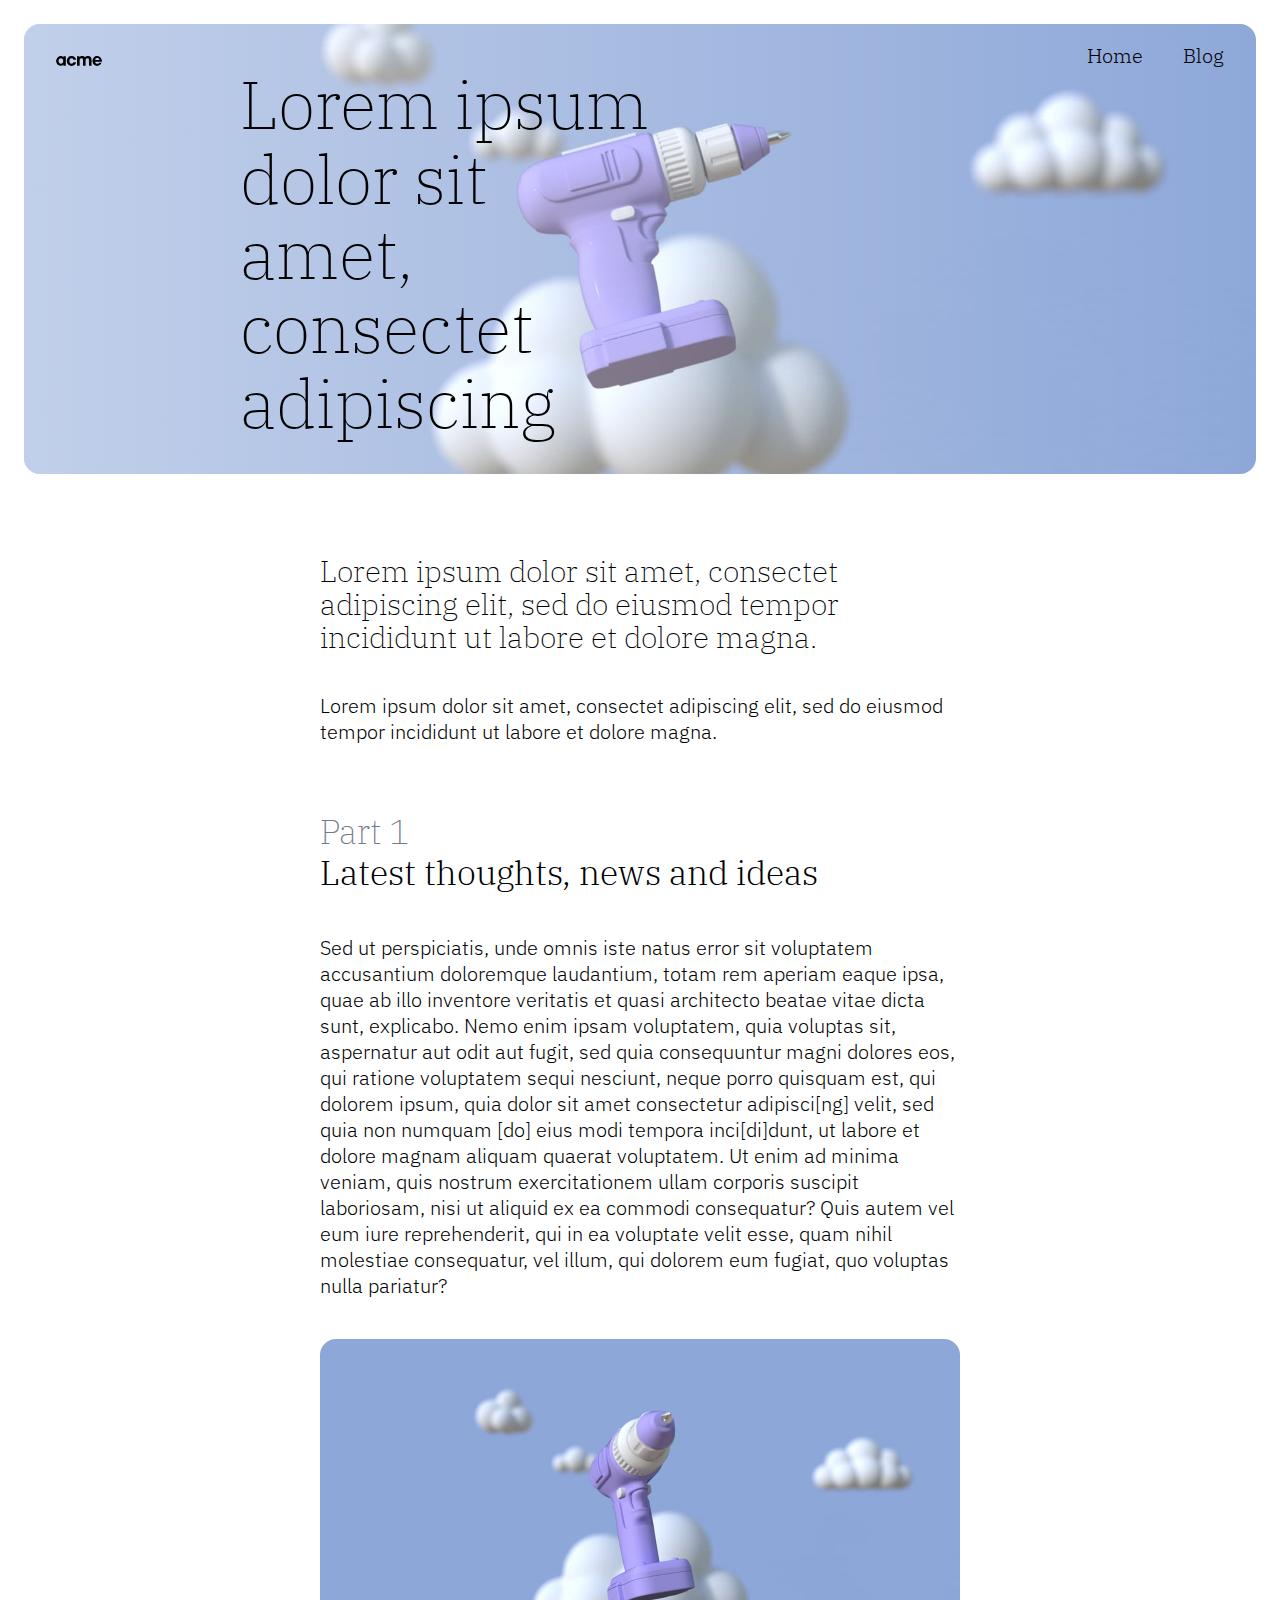
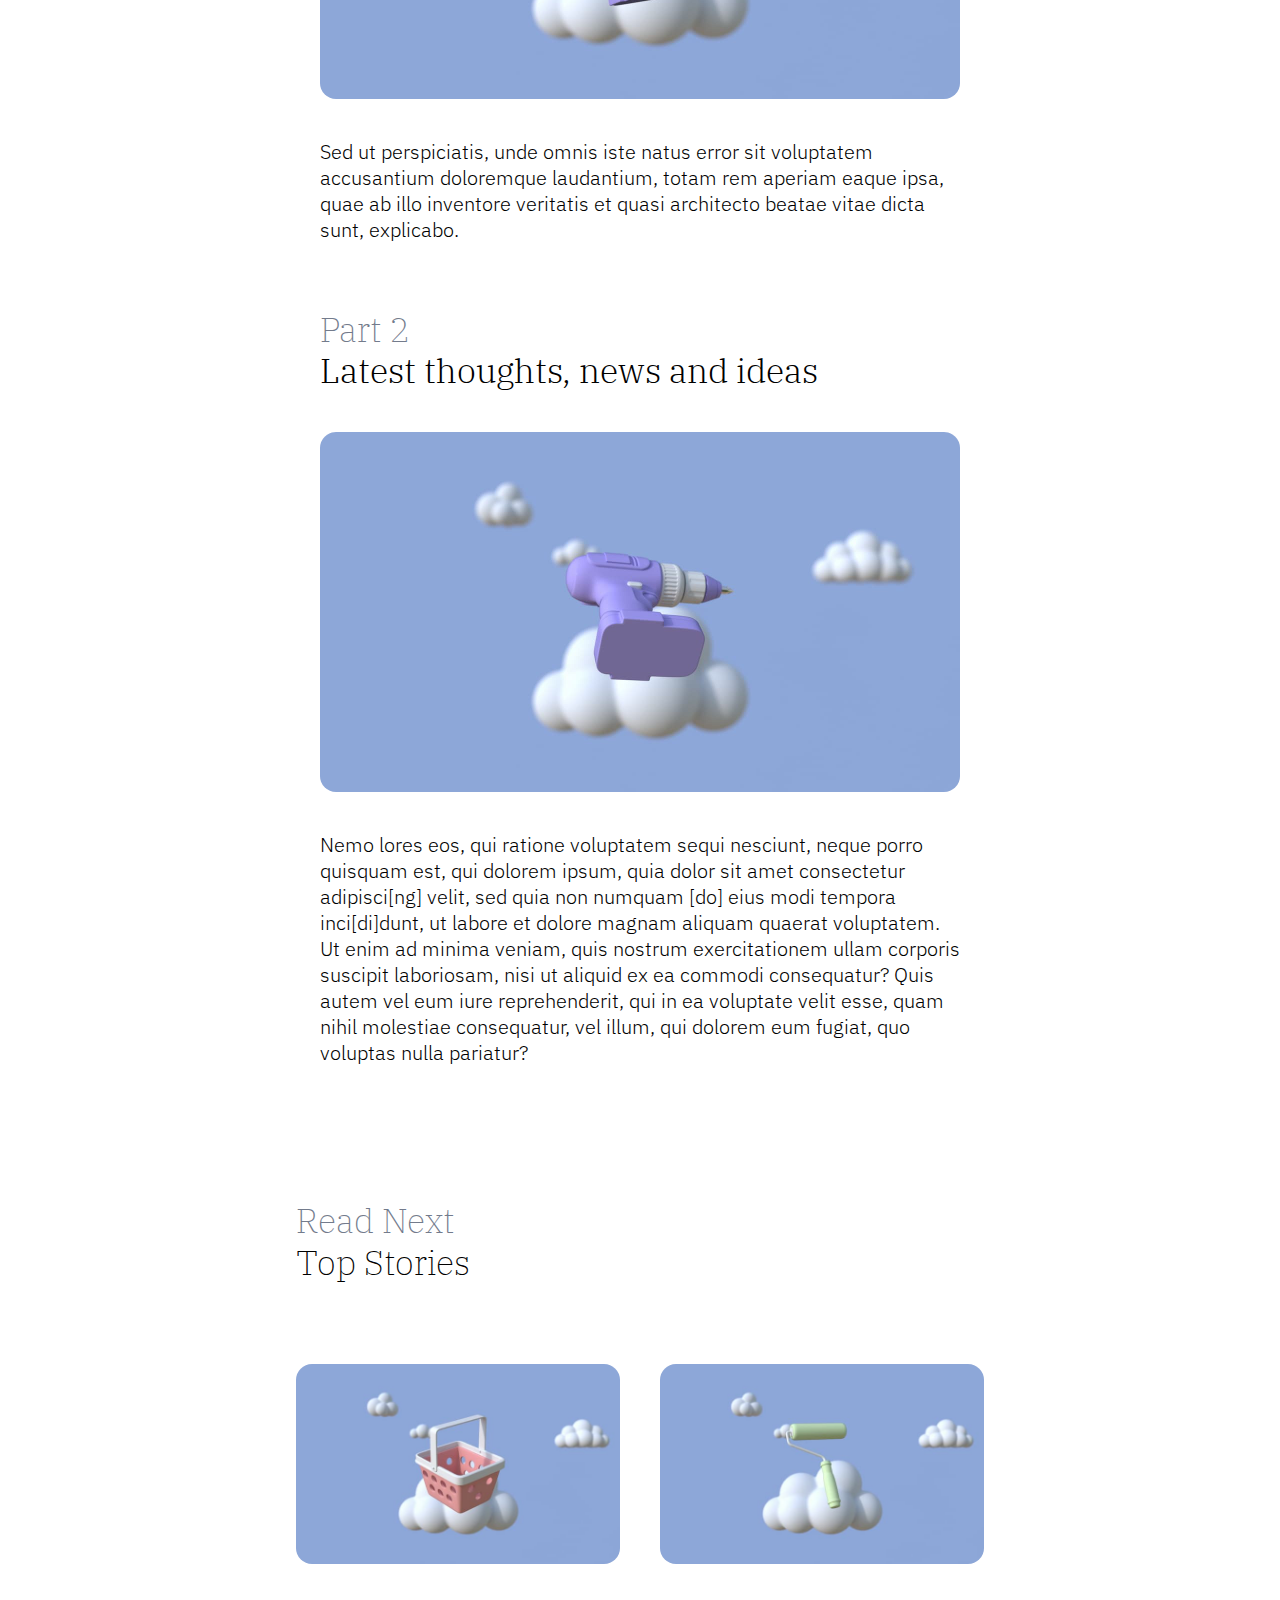
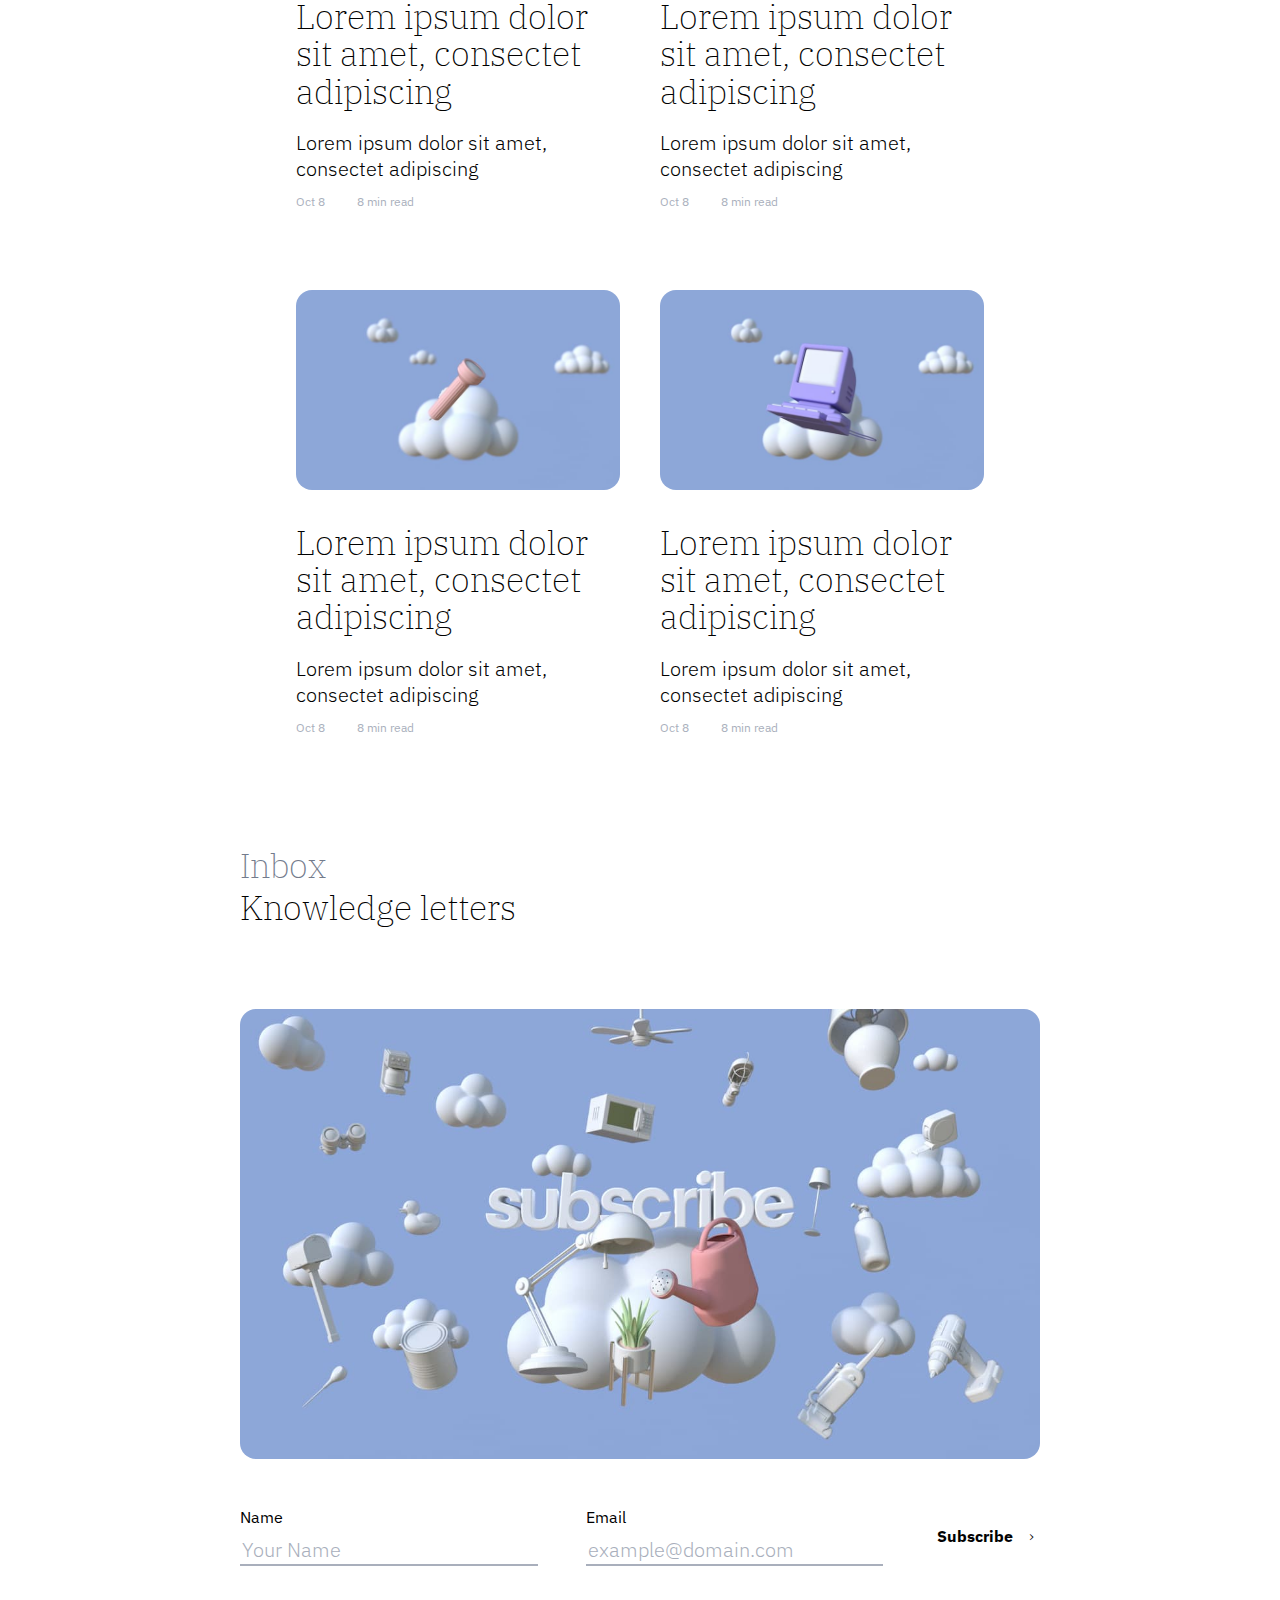
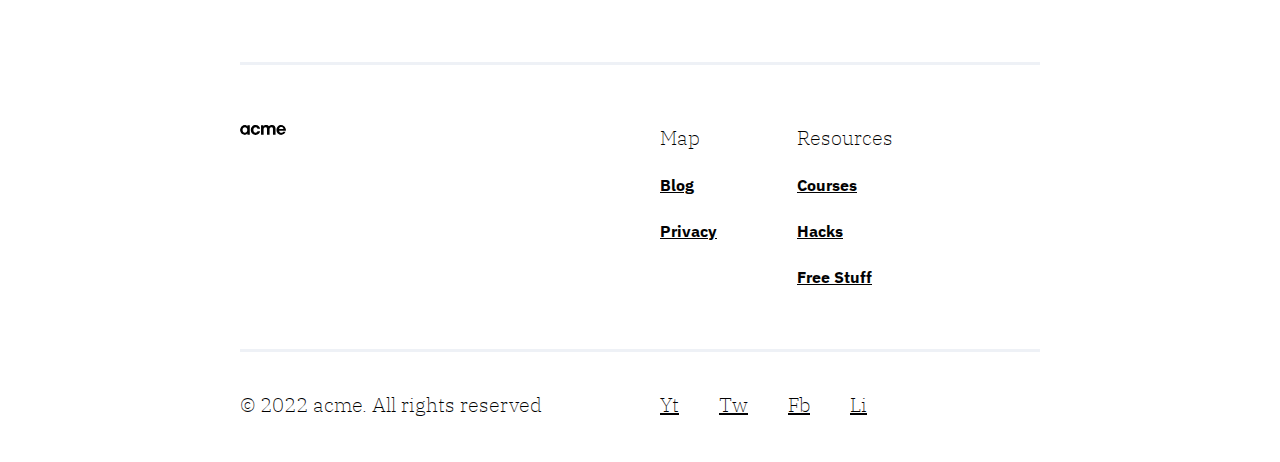
==== commit 19511922: "add link to cards" ====
--- a/article.html
+++ b/article.html
@@ -85,7 +85,7 @@
       </p>
     </article>
 
-    <section class="wrapper">
+    <section class="wrapper xl-spacer">
       <header>
         <h2 class="section-title">Read Next</h2>
         <p class="section-subtitle">Top Stories</p>
--- a/style.css
+++ b/style.css
@@ -393,122 +393,6 @@
     margin-right: 2rem;
 } 
 
-.article-time {
-    font-size: var(--fs-200);
-    color: var(--clr-neutral-400);
-}
-
-/* CTA */
-
-.cta form {
-    display: flex;
-    flex-direction: column;
-    gap: 3rem;
-    margin-top: 3rem;
-}
-
-.cta form > div {
-    flex: 1 1 100%;
-}
-
-.cta input {
-    width: 100%;
-    border: 0;
-    border-bottom: 2px solid var(--clr-neutral-300);
-}
-
-.cta input:focus {
-    border-color: var(--clr-primary-400);
-    border-width: 4px;
-}
-
-.cta input::placeholder {
-    color: var(--clr-neutral-300);
-    opacity: 1;
-}
-
-.cta label {
-    display: block;
-    margin-bottom: 0.5em;
-    font-size: var(--fs-300);
-    font-weight: var(--fw-400);
-}
-
-.cta button {
-    align-self: flex-start;
-}
-
-@media (min-width: 40em) {
-    .cta form {
-        flex-direction: row;
-    }
-
-    .cta button {
-        align-self: center;
-    }
-}
-
-/* FOOTER */
-
-footer {
-    padding-bottom: 1em;
-}
-
-.primary-footer__inner {
-    --border: 3px solid var(--clr-neutral-200);
-    border-top: var(--border);
-    border-bottom: var(--border);
-    padding: 3em 0;
-    margin: 2em 0;
-}
-
-.footer-nav {
-    display: flex;
-}
-
-.footer-nav > *:first-child {
-    margin-right: 4em;
-}
-
-.footer-nav a {
-    font-weight: var(--fw-700);
-    font-size: var(--fs-300);
-    color: var(--clr-neutral-800);
-}
-
-.footer-nav a:hover,
-.footer-nav a:focus {
-    color: var(--clr-primary-400);
-    text-decoration: none;
-}
-
-.footer-social {
-    display: flex;
-    gap: 2em;
-}
-
-.footer-social a {
-    font-weight: var(--fw-200);
-}
-
-/* HOMEPAGE STYLES */
-
-.intro {
-    --flow-spacer: 2em;
-}
-
-/* BLOG PAGE STYLES */
-
-.article-grid {
-    display: grid;
-    grid-template-columns: repeat(6, 1fr);
-    gap: 3em 2em;
-}
-
-.article-grid > * {
-    grid-column: 1 / -1;
-}
-
 .article-preview:hover,
 .article-preview:focus {
     cursor: pointer;
@@ -518,6 +402,136 @@
     transition: all 350ms ease-in-out;
 }
 
+.article-time {
+    font-size: var(--fs-200);
+    color: var(--clr-neutral-400);
+}
+
+.article-preview a {
+    text-decoration: none;
+    margin-left: auto;
+}
+
+/* CTA */
+
+.cta form {
+    display: flex;
+    flex-direction: column;
+    gap: 3rem;
+    margin-top: 3rem;
+}
+
+.cta form > div {
+    flex: 1 1 100%;
+}
+
+.cta input {
+    width: 100%;
+    border: 0;
+    border-bottom: 2px solid var(--clr-neutral-300);
+}
+
+.cta input:focus {
+    border-color: var(--clr-primary-400);
+    border-width: 4px;
+}
+
+.cta input::placeholder {
+    color: var(--clr-neutral-300);
+    opacity: 1;
+}
+
+.cta label {
+    display: block;
+    margin-bottom: 0.5em;
+    font-size: var(--fs-300);
+    font-weight: var(--fw-400);
+}
+
+.cta button {
+    align-self: flex-start;
+}
+
+@media (min-width: 40em) {
+    .cta form {
+        flex-direction: row;
+    }
+
+    .cta button {
+        align-self: center;
+    }
+}
+
+/* FOOTER */
+
+footer {
+    padding-bottom: 1em;
+}
+
+.primary-footer__inner {
+    --border: 3px solid var(--clr-neutral-200);
+    border-top: var(--border);
+    border-bottom: var(--border);
+    padding: 3em 0;
+    margin: 2em 0;
+}
+
+.footer-nav {
+    display: flex;
+}
+
+.footer-nav > *:first-child {
+    margin-right: 4em;
+}
+
+.footer-nav a {
+    font-weight: var(--fw-700);
+    font-size: var(--fs-300);
+    color: var(--clr-neutral-800);
+}
+
+.footer-nav a:hover,
+.footer-nav a:focus {
+    color: var(--clr-primary-400);
+    text-decoration: none;
+}
+
+.footer-social {
+    display: flex;
+    gap: 2em;
+}
+
+.footer-social a {
+    font-weight: var(--fw-200);
+}
+
+/* HOMEPAGE STYLES */
+
+.intro {
+    --flow-spacer: 2em;
+}
+
+/* BLOG PAGE STYLES */
+
+.article-grid {
+    display: grid;
+    grid-template-columns: repeat(6, 1fr);
+    gap: 3em 2em;
+}
+
+.article-grid > * {
+    grid-column: 1 / -1;
+}
+
+.article-preview:hover,
+.article-preview:focus {
+    cursor: pointer;
+    box-shadow: rgba(0, 0, 0, 0.35) 0px 5px 15px;
+    padding: .5rem;
+    border-radius: var(--borderRad);
+    transition: all 350ms ease-in-out;
+}
+
 @media (min-width: 30em) {
     .article-grid > *:not(:first-child) {
         grid-column: span 3;
